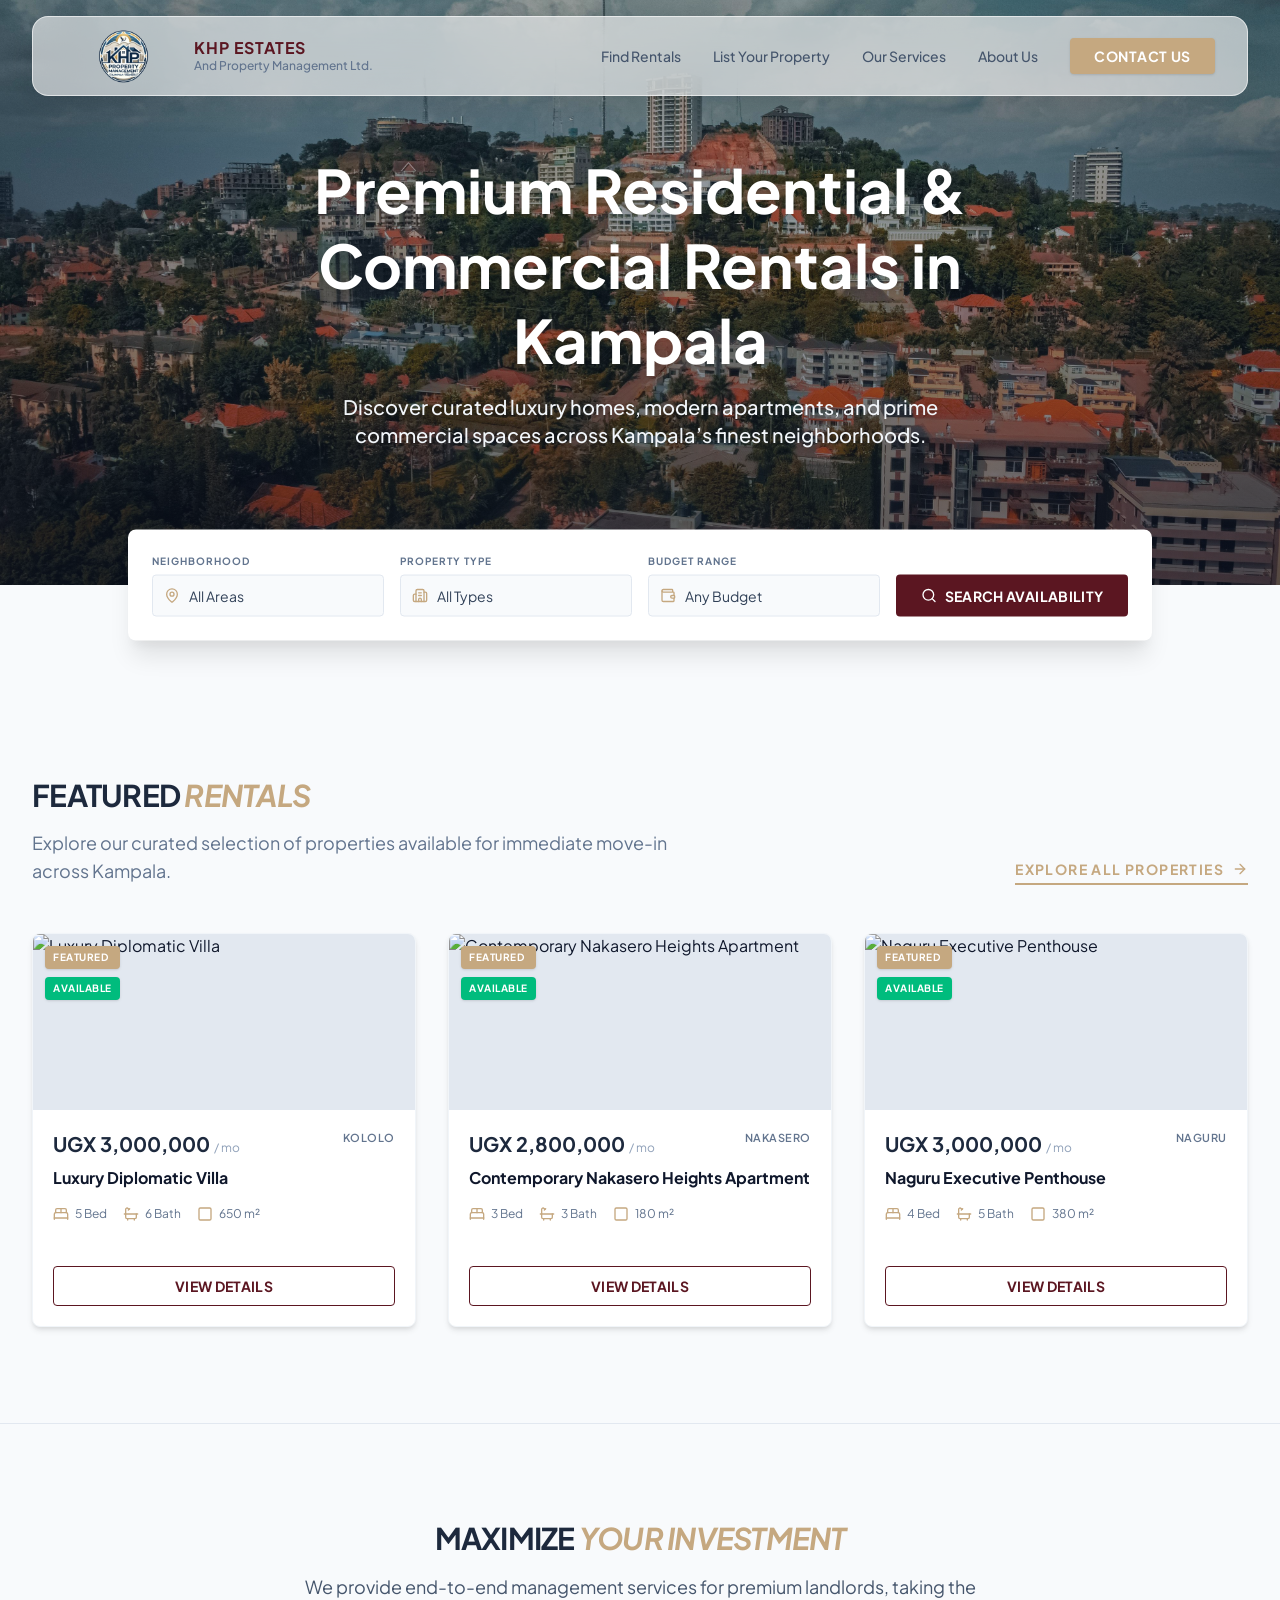
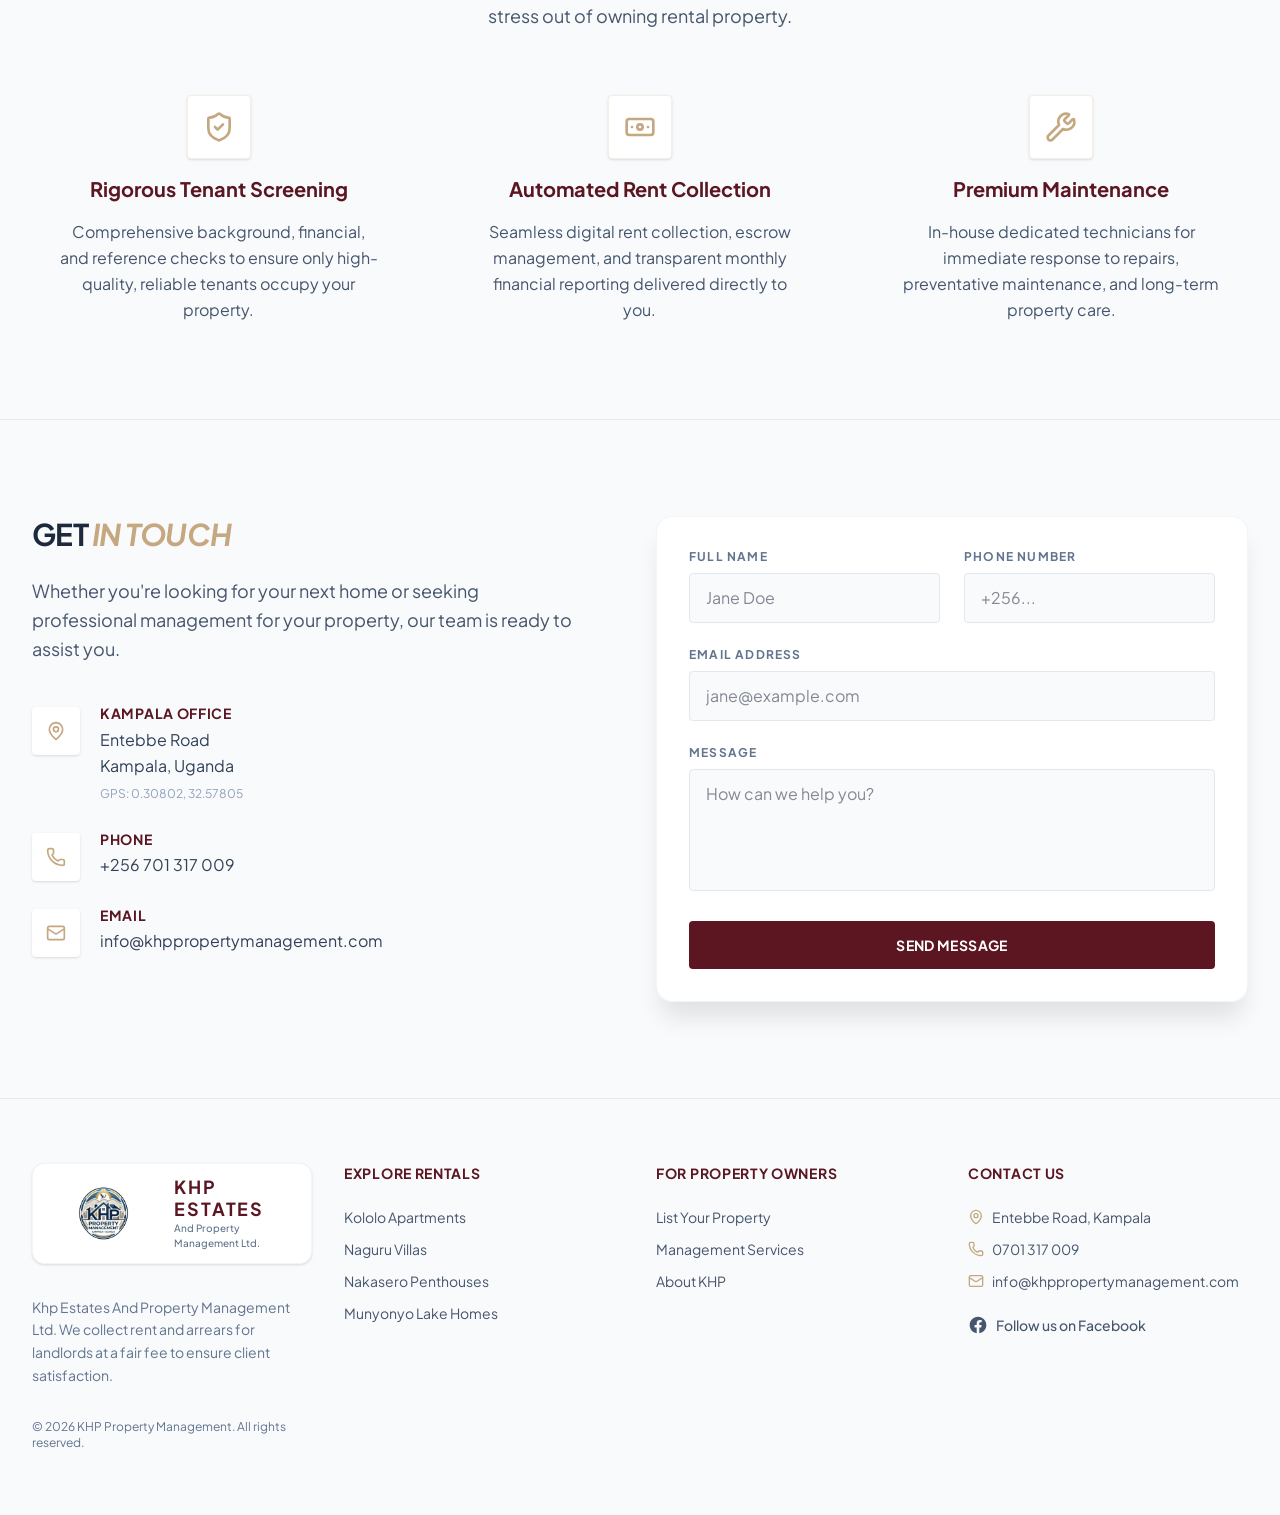
==== index.html @ 620cd90b "Initial commit" ====
<!doctype html>
<html lang="en">
  <head>
    <meta charset="UTF-8" />
    <meta name="viewport" content="width=device-width, initial-scale=1.0, maximum-scale=1.0" />
    <title>KHP Estates & Property Management | Houses for Rent in Kampala, Uganda</title>
    <meta name="description" content="KHP Estates & Property Management Ltd offers premium real estate services in Kampala, Uganda. Find houses for rent, luxury apartments, commercial properties, and expert property management in Kololo, Naguru, Nakasero, and more." />
    <meta name="keywords" content="real estate kampala, property rental uganda, houses for rent kampala, commercial property for rent kampala, office space kampala, apartments for rent uganda, property management uganda, khp estates, khp property management, real estate agents in kampala, buy rent sell property in uganda, houses to let in kampala, property listings uganda, kololo apartments, naguru villas" />
    <meta name="author" content="KHP Estates And Property Management Ltd." />
    
    <!-- Open Graph / Facebook -->
    <meta property="og:type" content="website" />
    <meta property="og:title" content="KHP Estates & Property Management | Real Estate Kampala" />
    <meta property="og:description" content="Discover premium residential and commercial rentals in Kampala. Expert property management services across Uganda's top neighborhoods." />
    <meta property="og:image" content="/hero.jpg" />
    
    <!-- Twitter -->
    <meta property="twitter:card" content="summary_large_image" />
    <meta property="twitter:title" content="Houses for Rent & Property Management in Kampala | KHP Estates" />
    <meta property="twitter:description" content="Providing exceptional property management and rental listings in Kampala, Uganda. Find your dream home today." />
    <meta name="twitter:image" content="/hero.jpg" />
    <meta name="robots" content="index, follow" />
    <link rel="canonical" href="https://khppropertymanagement.com" />
    
    <!-- Schema.org Markup for Local Business -->
    <script type="application/ld+json">
    {
      "@context": "https://schema.org",
      "@type": "RealEstateAgent",
      "name": "KHP Estates And Property Management Ltd.",
      "image": "https://khppropertymanagement.com/logo.png",
      "@id": "",
      "url": "https://khppropertymanagement.com",
      "telephone": "+256701317009",
      "address": {
        "@type": "PostalAddress",
        "streetAddress": "Entebbe Road",
        "addressLocality": "Kampala",
        "addressCountry": "UG"
      },
      "geo": {
        "@type": "GeoCoordinates",
        "latitude": 0.347596,
        "longitude": 32.582520
      },
      "openingHoursSpecification": {
        "@type": "OpeningHoursSpecification",
        "dayOfWeek": [
          "Monday",
          "Tuesday",
          "Wednesday",
          "Thursday",
          "Friday",
          "Saturday"
        ],
        "opens": "08:00",
        "closes": "18:00"
      },
      "sameAs": [
        "https://facebook.com/270721046645615"
      ]
    }
    </script>
    <script type="module" crossorigin src="/assets/index-gE46CJkp.js"></script>
    <link rel="stylesheet" crossorigin href="/assets/index-D8i7cAl2.css">
  </head>
  <body>
    <div id="root"></div>
  </body>
</html>
---- assets/index-D8i7cAl2.css ----
@import"https://fonts.googleapis.com/css2?family=Plus+Jakarta+Sans:wght@300;400;500;600;700&display=swap";/*! tailwindcss v4.3.0 | MIT License | https://tailwindcss.com */@layer properties{@supports (((-webkit-hyphens:none)) and (not (margin-trim:inline))) or ((-moz-orient:inline) and (not (color:rgb(from red r g b)))){*,:before,:after,::backdrop{--tw-translate-x:0;--tw-translate-y:0;--tw-translate-z:0;--tw-rotate-x:initial;--tw-rotate-y:initial;--tw-rotate-z:initial;--tw-skew-x:initial;--tw-skew-y:initial;--tw-scroll-snap-strictness:proximity;--tw-space-y-reverse:0;--tw-divide-y-reverse:0;--tw-border-style:solid;--tw-leading:initial;--tw-font-weight:initial;--tw-tracking:initial;--tw-shadow:0 0 #0000;--tw-shadow-color:initial;--tw-shadow-alpha:100%;--tw-inset-shadow:0 0 #0000;--tw-inset-shadow-color:initial;--tw-inset-shadow-alpha:100%;--tw-ring-color:initial;--tw-ring-shadow:0 0 #0000;--tw-inset-ring-color:initial;--tw-inset-ring-shadow:0 0 #0000;--tw-ring-inset:initial;--tw-ring-offset-width:0px;--tw-ring-offset-color:#fff;--tw-ring-offset-shadow:0 0 #0000;--tw-blur:initial;--tw-brightness:initial;--tw-contrast:initial;--tw-grayscale:initial;--tw-hue-rotate:initial;--tw-invert:initial;--tw-opacity:initial;--tw-saturate:initial;--tw-sepia:initial;--tw-drop-shadow:initial;--tw-drop-shadow-color:initial;--tw-drop-shadow-alpha:100%;--tw-drop-shadow-size:initial;--tw-backdrop-blur:initial;--tw-backdrop-brightness:initial;--tw-backdrop-contrast:initial;--tw-backdrop-grayscale:initial;--tw-backdrop-hue-rotate:initial;--tw-backdrop-invert:initial;--tw-backdrop-opacity:initial;--tw-backdrop-saturate:initial;--tw-backdrop-sepia:initial;--tw-duration:initial;--tw-ease:initial}}}@layer theme{:root,:host{--font-sans:"Plus Jakarta Sans", ui-sans-serif, system-ui, sans-serif, "Apple Color Emoji", "Segoe UI Emoji", "Segoe UI Symbol", "Noto Color Emoji";--font-mono:ui-monospace, SFMono-Regular, Menlo, Monaco, Consolas, "Liberation Mono", "Courier New", monospace;--color-red-500:oklch(63.7% .237 25.331);--color-red-600:oklch(57.7% .245 27.325);--color-red-700:oklch(50.5% .213 27.518);--color-amber-100:oklch(96.2% .059 95.617);--color-amber-600:oklch(66.6% .179 58.318);--color-green-100:oklch(96.2% .044 156.743);--color-green-800:oklch(44.8% .119 151.328);--color-emerald-100:oklch(95% .052 163.051);--color-emerald-500:oklch(69.6% .17 162.48);--color-emerald-600:oklch(59.6% .145 163.225);--color-emerald-800:oklch(43.2% .095 166.913);--color-slate-50:oklch(98.4% .003 247.858);--color-slate-100:oklch(96.8% .007 247.896);--color-slate-200:oklch(92.9% .013 255.508);--color-slate-300:oklch(86.9% .022 252.894);--color-slate-400:oklch(70.4% .04 256.788);--color-slate-500:oklch(55.4% .046 257.417);--color-slate-600:oklch(44.6% .043 257.281);--color-slate-700:oklch(37.2% .044 257.287);--color-slate-800:oklch(27.9% .041 260.031);--color-slate-900:oklch(20.8% .042 265.755);--color-black:#000;--color-white:#fff;--spacing:.25rem;--container-xs:20rem;--container-sm:24rem;--container-md:28rem;--container-2xl:42rem;--container-4xl:56rem;--container-5xl:64rem;--container-6xl:72rem;--container-7xl:80rem;--text-xs:.75rem;--text-xs--line-height:calc(1 / .75);--text-sm:.875rem;--text-sm--line-height:calc(1.25 / .875);--text-base:1rem;--text-base--line-height: 1.5 ;--text-lg:1.125rem;--text-lg--line-height:calc(1.75 / 1.125);--text-xl:1.25rem;--text-xl--line-height:calc(1.75 / 1.25);--text-2xl:1.5rem;--text-2xl--line-height:calc(2 / 1.5);--text-3xl:1.875rem;--text-3xl--line-height: 1.2 ;--text-4xl:2.25rem;--text-4xl--line-height:calc(2.5 / 2.25);--text-5xl:3rem;--text-5xl--line-height:1;--text-6xl:3.75rem;--text-6xl--line-height:1;--font-weight-normal:400;--font-weight-medium:500;--font-weight-semibold:600;--font-weight-bold:700;--font-weight-extrabold:800;--tracking-tight:-.025em;--tracking-wide:.025em;--tracking-wider:.05em;--tracking-widest:.1em;--leading-tight:1.25;--leading-relaxed:1.625;--radius-md:.375rem;--radius-lg:.5rem;--radius-xl:.75rem;--radius-2xl:1rem;--drop-shadow-md:0 3px 3px #0000001f;--ease-in-out:cubic-bezier(.4, 0, .2, 1);--blur-sm:8px;--blur-xl:24px;--aspect-video:16 / 9;--default-transition-duration:.15s;--default-transition-timing-function:cubic-bezier(.4, 0, .2, 1);--default-font-family:var(--font-sans);--default-mono-font-family:var(--font-mono);--color-primary:#5b1621;--color-primary-light:#781d2b;--color-accent:#c5a880;--color-accent-hover:#b89970}}@layer base{*,:after,:before,::backdrop{box-sizing:border-box;border:0 solid;margin:0;padding:0}::file-selector-button{box-sizing:border-box;border:0 solid;margin:0;padding:0}html,:host{-webkit-text-size-adjust:100%;-moz-tab-size:4;tab-size:4;line-height:1.5;font-family:var(--default-font-family,ui-sans-serif, system-ui, sans-serif, "Apple Color Emoji", "Segoe UI Emoji", "Segoe UI Symbol", "Noto Color Emoji");font-feature-settings:var(--default-font-feature-settings,normal);font-variation-settings:var(--default-font-variation-settings,normal);-webkit-tap-highlight-color:transparent}hr{height:0;color:inherit;border-top-width:1px}abbr:where([title]){-webkit-text-decoration:underline dotted;text-decoration:underline dotted}h1,h2,h3,h4,h5,h6{font-size:inherit;font-weight:inherit}a{color:inherit;-webkit-text-decoration:inherit;text-decoration:inherit}b,strong{font-weight:bolder}code,kbd,samp,pre{font-family:var(--default-mono-font-family,ui-monospace, SFMono-Regular, Menlo, Monaco, Consolas, "Liberation Mono", "Courier New", monospace);font-feature-settings:var(--default-mono-font-feature-settings,normal);font-variation-settings:var(--default-mono-font-variation-settings,normal);font-size:1em}small{font-size:80%}sub,sup{vertical-align:baseline;font-size:75%;line-height:0;position:relative}sub{bottom:-.25em}sup{top:-.5em}table{text-indent:0;border-color:inherit;border-collapse:collapse}:-moz-focusring{outline:auto}progress{vertical-align:baseline}summary{display:list-item}ol,ul,menu{list-style:none}img,svg,video,canvas,audio,iframe,embed,object{vertical-align:middle;display:block}img,video{max-width:100%;height:auto}button,input,select,optgroup,textarea{font:inherit;font-feature-settings:inherit;font-variation-settings:inherit;letter-spacing:inherit;color:inherit;opacity:1;background-color:#0000;border-radius:0}::file-selector-button{font:inherit;font-feature-settings:inherit;font-variation-settings:inherit;letter-spacing:inherit;color:inherit;opacity:1;background-color:#0000;border-radius:0}:where(select:is([multiple],[size])) optgroup{font-weight:bolder}:where(select:is([multiple],[size])) optgroup option{padding-inline-start:20px}::file-selector-button{margin-inline-end:4px}::placeholder{opacity:1}@supports (not ((-webkit-appearance:-apple-pay-button))) or (contain-intrinsic-size:1px){::placeholder{color:currentColor}@supports (color:color-mix(in lab,red,red)){::placeholder{color:color-mix(in oklab,currentcolor 50%,transparent)}}}textarea{resize:vertical}::-webkit-search-decoration{-webkit-appearance:none}::-webkit-date-and-time-value{min-height:1lh;text-align:inherit}::-webkit-datetime-edit{display:inline-flex}::-webkit-datetime-edit-fields-wrapper{padding:0}::-webkit-datetime-edit{padding-block:0}::-webkit-datetime-edit-year-field{padding-block:0}::-webkit-datetime-edit-month-field{padding-block:0}::-webkit-datetime-edit-day-field{padding-block:0}::-webkit-datetime-edit-hour-field{padding-block:0}::-webkit-datetime-edit-minute-field{padding-block:0}::-webkit-datetime-edit-second-field{padding-block:0}::-webkit-datetime-edit-millisecond-field{padding-block:0}::-webkit-datetime-edit-meridiem-field{padding-block:0}::-webkit-calendar-picker-indicator{line-height:1}:-moz-ui-invalid{box-shadow:none}button,input:where([type=button],[type=reset],[type=submit]){-webkit-appearance:button;-moz-appearance:button;appearance:button}::file-selector-button{-webkit-appearance:button;-moz-appearance:button;appearance:button}::-webkit-inner-spin-button{height:auto}::-webkit-outer-spin-button{height:auto}[hidden]:where(:not([hidden=until-found])){display:none!important}body{background-color:var(--color-slate-50);font-family:var(--font-sans);color:var(--color-slate-900)}}@layer components;@layer utilities{.pointer-events-none{pointer-events:none}.sr-only{clip-path:inset(50%);white-space:nowrap;border-width:0;width:1px;height:1px;margin:-1px;padding:0;position:absolute;overflow:hidden}.absolute{position:absolute}.fixed{position:fixed}.relative{position:relative}.sticky{position:sticky}.inset-0{inset:calc(var(--spacing) * 0)}.inset-x-0{inset-inline:calc(var(--spacing) * 0)}.inset-y-0{inset-block:calc(var(--spacing) * 0)}.top-0{top:calc(var(--spacing) * 0)}.top-2{top:calc(var(--spacing) * 2)}.top-3{top:calc(var(--spacing) * 3)}.top-24{top:calc(var(--spacing) * 24)}.right-2{right:calc(var(--spacing) * 2)}.bottom-0{bottom:calc(var(--spacing) * 0)}.left-3{left:calc(var(--spacing) * 3)}.z-10{z-index:10}.z-20{z-index:20}.z-40{z-index:40}.z-50{z-index:50}.-mx-4{margin-inline:calc(var(--spacing) * -4)}.mx-4{margin-inline:calc(var(--spacing) * 4)}.mx-auto{margin-inline:auto}.-my-2{margin-block:calc(var(--spacing) * -2)}.mt-1{margin-top:calc(var(--spacing) * 1)}.mt-2{margin-top:calc(var(--spacing) * 2)}.mt-4{margin-top:calc(var(--spacing) * 4)}.mt-6{margin-top:calc(var(--spacing) * 6)}.mt-8{margin-top:calc(var(--spacing) * 8)}.mt-16{margin-top:calc(var(--spacing) * 16)}.mt-auto{margin-top:auto}.mr-1{margin-right:calc(var(--spacing) * 1)}.mr-2{margin-right:calc(var(--spacing) * 2)}.mr-3{margin-right:calc(var(--spacing) * 3)}.mb-1{margin-bottom:calc(var(--spacing) * 1)}.mb-2{margin-bottom:calc(var(--spacing) * 2)}.mb-4{margin-bottom:calc(var(--spacing) * 4)}.mb-6{margin-bottom:calc(var(--spacing) * 6)}.mb-8{margin-bottom:calc(var(--spacing) * 8)}.mb-10{margin-bottom:calc(var(--spacing) * 10)}.mb-12{margin-bottom:calc(var(--spacing) * 12)}.mb-16{margin-bottom:calc(var(--spacing) * 16)}.ml-0{margin-left:calc(var(--spacing) * 0)}.ml-1{margin-left:calc(var(--spacing) * 1)}.ml-2{margin-left:calc(var(--spacing) * 2)}.ml-3{margin-left:calc(var(--spacing) * 3)}.ml-4{margin-left:calc(var(--spacing) * 4)}.ml-5{margin-left:calc(var(--spacing) * 5)}.line-clamp-1{-webkit-line-clamp:1;-webkit-box-orient:vertical;display:-webkit-box;overflow:hidden}.block{display:block}.flex{display:flex}.grid{display:grid}.hidden{display:none}.inline-block{display:inline-block}.inline-flex{display:inline-flex}.aspect-video{aspect-ratio:var(--aspect-video)}.h-3{height:calc(var(--spacing) * 3)}.h-4{height:calc(var(--spacing) * 4)}.h-5{height:calc(var(--spacing) * 5)}.h-6{height:calc(var(--spacing) * 6)}.h-8{height:calc(var(--spacing) * 8)}.h-10{height:calc(var(--spacing) * 10)}.h-12{height:calc(var(--spacing) * 12)}.h-16{height:calc(var(--spacing) * 16)}.h-20{height:calc(var(--spacing) * 20)}.h-24{height:calc(var(--spacing) * 24)}.h-44{height:calc(var(--spacing) * 44)}.h-64{height:calc(var(--spacing) * 64)}.h-\[42px\]{height:42px}.h-\[65vh\]{height:65vh}.h-\[400px\]{height:400px}.h-full{height:100%}.min-h-\[70vh\]{min-height:70vh}.min-h-\[80vh\]{min-height:80vh}.min-h-\[500px\]{min-height:500px}.min-h-screen{min-height:100vh}.w-0{width:calc(var(--spacing) * 0)}.w-2\/5{width:40%}.w-3{width:calc(var(--spacing) * 3)}.w-4{width:calc(var(--spacing) * 4)}.w-5{width:calc(var(--spacing) * 5)}.w-6{width:calc(var(--spacing) * 6)}.w-8{width:calc(var(--spacing) * 8)}.w-10{width:calc(var(--spacing) * 10)}.w-12{width:calc(var(--spacing) * 12)}.w-16{width:calc(var(--spacing) * 16)}.w-24{width:calc(var(--spacing) * 24)}.w-64{width:calc(var(--spacing) * 64)}.w-\[90\%\]{width:90%}.w-auto{width:auto}.w-full{width:100%}.w-max{width:max-content}.max-w-2xl{max-width:var(--container-2xl)}.max-w-4xl{max-width:var(--container-4xl)}.max-w-5xl{max-width:var(--container-5xl)}.max-w-6xl{max-width:var(--container-6xl)}.max-w-7xl{max-width:var(--container-7xl)}.max-w-\[1400px\]{max-width:1400px}.max-w-sm{max-width:var(--container-sm)}.max-w-xs{max-width:var(--container-xs)}.min-w-full{min-width:100%}.flex-1{flex:1}.flex-shrink-0{flex-shrink:0}.flex-grow{flex-grow:1}.border-collapse{border-collapse:collapse}.translate-x-0{--tw-translate-x:calc(var(--spacing) * 0);translate:var(--tw-translate-x) var(--tw-translate-y)}.translate-x-full{--tw-translate-x:100%;translate:var(--tw-translate-x) var(--tw-translate-y)}.translate-y-1\/2{--tw-translate-y: 50% ;translate:var(--tw-translate-x) var(--tw-translate-y)}.transform{transform:var(--tw-rotate-x,) var(--tw-rotate-y,) var(--tw-rotate-z,) var(--tw-skew-x,) var(--tw-skew-y,)}.cursor-pointer{cursor:pointer}.resize-none{resize:none}.snap-x{scroll-snap-type:x var(--tw-scroll-snap-strictness)}.snap-start{scroll-snap-align:start}.appearance-none{-webkit-appearance:none;-moz-appearance:none;appearance:none}.grid-cols-1{grid-template-columns:repeat(1,minmax(0,1fr))}.grid-cols-2{grid-template-columns:repeat(2,minmax(0,1fr))}.flex-col{flex-direction:column}.flex-wrap{flex-wrap:wrap}.items-center{align-items:center}.items-end{align-items:flex-end}.items-start{align-items:flex-start}.justify-between{justify-content:space-between}.justify-center{justify-content:center}.justify-end{justify-content:flex-end}.gap-1{gap:calc(var(--spacing) * 1)}.gap-1\.5{gap:calc(var(--spacing) * 1.5)}.gap-2{gap:calc(var(--spacing) * 2)}.gap-3{gap:calc(var(--spacing) * 3)}.gap-4{gap:calc(var(--spacing) * 4)}.gap-5{gap:calc(var(--spacing) * 5)}.gap-6{gap:calc(var(--spacing) * 6)}.gap-8{gap:calc(var(--spacing) * 8)}.gap-12{gap:calc(var(--spacing) * 12)}.gap-16{gap:calc(var(--spacing) * 16)}:where(.space-y-1>:not(:last-child)){--tw-space-y-reverse:0;margin-block-start:calc(calc(var(--spacing) * 1) * var(--tw-space-y-reverse));margin-block-end:calc(calc(var(--spacing) * 1) * calc(1 - var(--tw-space-y-reverse)))}:where(.space-y-3>:not(:last-child)){--tw-space-y-reverse:0;margin-block-start:calc(calc(var(--spacing) * 3) * var(--tw-space-y-reverse));margin-block-end:calc(calc(var(--spacing) * 3) * calc(1 - var(--tw-space-y-reverse)))}:where(.space-y-4>:not(:last-child)){--tw-space-y-reverse:0;margin-block-start:calc(calc(var(--spacing) * 4) * var(--tw-space-y-reverse));margin-block-end:calc(calc(var(--spacing) * 4) * calc(1 - var(--tw-space-y-reverse)))}:where(.space-y-6>:not(:last-child)){--tw-space-y-reverse:0;margin-block-start:calc(calc(var(--spacing) * 6) * var(--tw-space-y-reverse));margin-block-end:calc(calc(var(--spacing) * 6) * calc(1 - var(--tw-space-y-reverse)))}:where(.space-y-8>:not(:last-child)){--tw-space-y-reverse:0;margin-block-start:calc(calc(var(--spacing) * 8) * var(--tw-space-y-reverse));margin-block-end:calc(calc(var(--spacing) * 8) * calc(1 - var(--tw-space-y-reverse)))}:where(.space-y-12>:not(:last-child)){--tw-space-y-reverse:0;margin-block-start:calc(calc(var(--spacing) * 12) * var(--tw-space-y-reverse));margin-block-end:calc(calc(var(--spacing) * 12) * calc(1 - var(--tw-space-y-reverse)))}.gap-x-4{column-gap:calc(var(--spacing) * 4)}.gap-y-6{row-gap:calc(var(--spacing) * 6)}:where(.divide-y>:not(:last-child)){--tw-divide-y-reverse:0;border-bottom-style:var(--tw-border-style);border-top-style:var(--tw-border-style);border-top-width:calc(1px * var(--tw-divide-y-reverse));border-bottom-width:calc(1px * calc(1 - var(--tw-divide-y-reverse)))}:where(.divide-slate-100>:not(:last-child)){border-color:var(--color-slate-100)}:where(.divide-slate-200>:not(:last-child)){border-color:var(--color-slate-200)}:where(.divide-slate-300>:not(:last-child)){border-color:var(--color-slate-300)}.truncate{text-overflow:ellipsis;white-space:nowrap;overflow:hidden}.overflow-hidden{overflow:hidden}.overflow-x-auto{overflow-x:auto}.overflow-x-hidden{overflow-x:hidden}.overflow-y-auto{overflow-y:auto}.rounded{border-radius:.25rem}.rounded-2xl{border-radius:var(--radius-2xl)}.rounded-full{border-radius:3.40282e38px}.rounded-lg{border-radius:var(--radius-lg)}.rounded-md{border-radius:var(--radius-md)}.rounded-xl{border-radius:var(--radius-xl)}.border{border-style:var(--tw-border-style);border-width:1px}.border-2{border-style:var(--tw-border-style);border-width:2px}.border-y{border-block-style:var(--tw-border-style);border-block-width:1px}.border-t{border-top-style:var(--tw-border-style);border-top-width:1px}.border-b{border-bottom-style:var(--tw-border-style);border-bottom-width:1px}.border-b-2{border-bottom-style:var(--tw-border-style);border-bottom-width:2px}.border-dashed{--tw-border-style:dashed;border-style:dashed}.border-\[var\(--color-accent\)\]{border-color:var(--color-accent)}.border-\[var\(--color-accent\)\]\/20{border-color:#c5a88033}@supports (color:color-mix(in lab,red,red)){.border-\[var\(--color-accent\)\]\/20{border-color:color-mix(in oklab,var(--color-accent) 20%,transparent)}}.border-\[var\(--color-primary\)\]{border-color:var(--color-primary)}.border-slate-100{border-color:var(--color-slate-100)}.border-slate-200{border-color:var(--color-slate-200)}.border-slate-300{border-color:var(--color-slate-300)}.border-slate-800{border-color:var(--color-slate-800)}.border-transparent{border-color:#0000}.border-white\/10{border-color:#ffffff1a}@supports (color:color-mix(in lab,red,red)){.border-white\/10{border-color:color-mix(in oklab,var(--color-white) 10%,transparent)}}.border-white\/60{border-color:#fff9}@supports (color:color-mix(in lab,red,red)){.border-white\/60{border-color:color-mix(in oklab,var(--color-white) 60%,transparent)}}.bg-\[\#25D366\]{background-color:#25d366}.bg-\[var\(--color-accent\)\]{background-color:var(--color-accent)}.bg-\[var\(--color-primary\)\]{background-color:var(--color-primary)}.bg-\[var\(--color-primary-light\)\]{background-color:var(--color-primary-light)}.bg-amber-100{background-color:var(--color-amber-100)}.bg-emerald-100{background-color:var(--color-emerald-100)}.bg-emerald-500{background-color:var(--color-emerald-500)}.bg-green-100{background-color:var(--color-green-100)}.bg-red-600\/90{background-color:#e40014e6}@supports (color:color-mix(in lab,red,red)){.bg-red-600\/90{background-color:color-mix(in oklab,var(--color-red-600) 90%,transparent)}}.bg-slate-50{background-color:var(--color-slate-50)}.bg-slate-100{background-color:var(--color-slate-100)}.bg-slate-200{background-color:var(--color-slate-200)}.bg-slate-600{background-color:var(--color-slate-600)}.bg-slate-900{background-color:var(--color-slate-900)}.bg-transparent{background-color:#0000}.bg-white{background-color:var(--color-white)}.bg-white\/5{background-color:#ffffff0d}@supports (color:color-mix(in lab,red,red)){.bg-white\/5{background-color:color-mix(in oklab,var(--color-white) 5%,transparent)}}.bg-white\/60{background-color:#fff9}@supports (color:color-mix(in lab,red,red)){.bg-white\/60{background-color:color-mix(in oklab,var(--color-white) 60%,transparent)}}.bg-white\/90{background-color:#ffffffe6}@supports (color:color-mix(in lab,red,red)){.bg-white\/90{background-color:color-mix(in oklab,var(--color-white) 90%,transparent)}}.object-contain{object-fit:contain}.object-cover{object-fit:cover}.p-1\.5{padding:calc(var(--spacing) * 1.5)}.p-2{padding:calc(var(--spacing) * 2)}.p-3{padding:calc(var(--spacing) * 3)}.p-4{padding:calc(var(--spacing) * 4)}.p-5{padding:calc(var(--spacing) * 5)}.p-6{padding:calc(var(--spacing) * 6)}.p-8{padding:calc(var(--spacing) * 8)}.px-2{padding-inline:calc(var(--spacing) * 2)}.px-2\.5{padding-inline:calc(var(--spacing) * 2.5)}.px-3{padding-inline:calc(var(--spacing) * 3)}.px-4{padding-inline:calc(var(--spacing) * 4)}.px-6{padding-inline:calc(var(--spacing) * 6)}.py-1{padding-block:calc(var(--spacing) * 1)}.py-2{padding-block:calc(var(--spacing) * 2)}.py-2\.5{padding-block:calc(var(--spacing) * 2.5)}.py-3{padding-block:calc(var(--spacing) * 3)}.py-3\.5{padding-block:calc(var(--spacing) * 3.5)}.py-4{padding-block:calc(var(--spacing) * 4)}.py-5{padding-block:calc(var(--spacing) * 5)}.py-6{padding-block:calc(var(--spacing) * 6)}.py-8{padding-block:calc(var(--spacing) * 8)}.py-12{padding-block:calc(var(--spacing) * 12)}.py-16{padding-block:calc(var(--spacing) * 16)}.py-24{padding-block:calc(var(--spacing) * 24)}.py-32{padding-block:calc(var(--spacing) * 32)}.pt-4{padding-top:calc(var(--spacing) * 4)}.pt-5{padding-top:calc(var(--spacing) * 5)}.pt-16{padding-top:calc(var(--spacing) * 16)}.pt-24{padding-top:calc(var(--spacing) * 24)}.pt-32{padding-top:calc(var(--spacing) * 32)}.pr-3{padding-right:calc(var(--spacing) * 3)}.pr-4{padding-right:calc(var(--spacing) * 4)}.pb-1{padding-bottom:calc(var(--spacing) * 1)}.pb-2{padding-bottom:calc(var(--spacing) * 2)}.pb-4{padding-bottom:calc(var(--spacing) * 4)}.pb-6{padding-bottom:calc(var(--spacing) * 6)}.pb-12{padding-bottom:calc(var(--spacing) * 12)}.pb-16{padding-bottom:calc(var(--spacing) * 16)}.pb-24{padding-bottom:calc(var(--spacing) * 24)}.pl-1{padding-left:calc(var(--spacing) * 1)}.pl-3{padding-left:calc(var(--spacing) * 3)}.pl-4{padding-left:calc(var(--spacing) * 4)}.pl-9{padding-left:calc(var(--spacing) * 9)}.text-center{text-align:center}.text-left{text-align:left}.text-right{text-align:right}.align-middle{vertical-align:middle}.align-top{vertical-align:top}.font-mono{font-family:var(--font-mono)}.text-2xl{font-size:var(--text-2xl);line-height:var(--tw-leading,var(--text-2xl--line-height))}.text-3xl{font-size:var(--text-3xl);line-height:var(--tw-leading,var(--text-3xl--line-height))}.text-4xl{font-size:var(--text-4xl);line-height:var(--tw-leading,var(--text-4xl--line-height))}.text-lg{font-size:var(--text-lg);line-height:var(--tw-leading,var(--text-lg--line-height))}.text-sm{font-size:var(--text-sm);line-height:var(--tw-leading,var(--text-sm--line-height))}.text-xl{font-size:var(--text-xl);line-height:var(--tw-leading,var(--text-xl--line-height))}.text-xs{font-size:var(--text-xs);line-height:var(--tw-leading,var(--text-xs--line-height))}.text-\[9px\]{font-size:9px}.text-\[10px\]{font-size:10px}.text-\[11px\]{font-size:11px}.leading-5{--tw-leading:calc(var(--spacing) * 5);line-height:calc(var(--spacing) * 5)}.leading-6{--tw-leading:calc(var(--spacing) * 6);line-height:calc(var(--spacing) * 6)}.leading-relaxed{--tw-leading:var(--leading-relaxed);line-height:var(--leading-relaxed)}.leading-tight{--tw-leading:var(--leading-tight);line-height:var(--leading-tight)}.font-bold{--tw-font-weight:var(--font-weight-bold);font-weight:var(--font-weight-bold)}.font-extrabold{--tw-font-weight:var(--font-weight-extrabold);font-weight:var(--font-weight-extrabold)}.font-medium{--tw-font-weight:var(--font-weight-medium);font-weight:var(--font-weight-medium)}.font-normal{--tw-font-weight:var(--font-weight-normal);font-weight:var(--font-weight-normal)}.font-semibold{--tw-font-weight:var(--font-weight-semibold);font-weight:var(--font-weight-semibold)}.tracking-tight{--tw-tracking:var(--tracking-tight);letter-spacing:var(--tracking-tight)}.tracking-wide{--tw-tracking:var(--tracking-wide);letter-spacing:var(--tracking-wide)}.tracking-wider{--tw-tracking:var(--tracking-wider);letter-spacing:var(--tracking-wider)}.tracking-widest{--tw-tracking:var(--tracking-widest);letter-spacing:var(--tracking-widest)}.whitespace-nowrap{white-space:nowrap}.whitespace-pre-wrap{white-space:pre-wrap}.text-\[var\(--color-accent\)\]{color:var(--color-accent)}.text-\[var\(--color-primary\)\]{color:var(--color-primary)}.text-amber-600{color:var(--color-amber-600)}.text-emerald-600{color:var(--color-emerald-600)}.text-emerald-800{color:var(--color-emerald-800)}.text-green-800{color:var(--color-green-800)}.text-slate-100{color:var(--color-slate-100)}.text-slate-300{color:var(--color-slate-300)}.text-slate-400{color:var(--color-slate-400)}.text-slate-500{color:var(--color-slate-500)}.text-slate-600{color:var(--color-slate-600)}.text-slate-700{color:var(--color-slate-700)}.text-slate-800{color:var(--color-slate-800)}.text-slate-900{color:var(--color-slate-900)}.text-white{color:var(--color-white)}.uppercase{text-transform:uppercase}.italic{font-style:italic}.placeholder-slate-400::placeholder{color:var(--color-slate-400)}.opacity-0{opacity:0}.opacity-60{opacity:.6}.opacity-100{opacity:1}.shadow{--tw-shadow:0 1px 3px 0 var(--tw-shadow-color,#0000001a), 0 1px 2px -1px var(--tw-shadow-color,#0000001a);box-shadow:var(--tw-inset-shadow),var(--tw-inset-ring-shadow),var(--tw-ring-offset-shadow),var(--tw-ring-shadow),var(--tw-shadow)}.shadow-\[0_4px_6px_-1px_rgba\(0\,0\,0\,0\.1\)\,0_2px_4px_-1px_rgba\(0\,0\,0\,0\.06\)\]{--tw-shadow:0 4px 6px -1px var(--tw-shadow-color,#0000001a), 0 2px 4px -1px var(--tw-shadow-color,#0000000f);box-shadow:var(--tw-inset-shadow),var(--tw-inset-ring-shadow),var(--tw-ring-offset-shadow),var(--tw-ring-shadow),var(--tw-shadow)}.shadow-\[0_4px_6px_-1px_rgba\(0\,0\,0\,0\.1\)\]{--tw-shadow:0 4px 6px -1px var(--tw-shadow-color,#0000001a);box-shadow:var(--tw-inset-shadow),var(--tw-inset-ring-shadow),var(--tw-ring-offset-shadow),var(--tw-ring-shadow),var(--tw-shadow)}.shadow-\[0_8px_32px_rgba\(0\,0\,0\,0\.1\)\]{--tw-shadow:0 8px 32px var(--tw-shadow-color,#0000001a);box-shadow:var(--tw-inset-shadow),var(--tw-inset-ring-shadow),var(--tw-ring-offset-shadow),var(--tw-ring-shadow),var(--tw-shadow)}.shadow-\[0_20px_25px_-5px_rgba\(0\,0\,0\,0\.1\)\,0_10px_10px_-5px_rgba\(0\,0\,0\,0\.04\)\]{--tw-shadow:0 20px 25px -5px var(--tw-shadow-color,#0000001a), 0 10px 10px -5px var(--tw-shadow-color,#0000000a);box-shadow:var(--tw-inset-shadow),var(--tw-inset-ring-shadow),var(--tw-ring-offset-shadow),var(--tw-ring-shadow),var(--tw-shadow)}.shadow-\[0_20px_25px_-5px_rgba\(0\,0\,0\,0\.1\)\]{--tw-shadow:0 20px 25px -5px var(--tw-shadow-color,#0000001a);box-shadow:var(--tw-inset-shadow),var(--tw-inset-ring-shadow),var(--tw-ring-offset-shadow),var(--tw-ring-shadow),var(--tw-shadow)}.shadow-lg{--tw-shadow:0 10px 15px -3px var(--tw-shadow-color,#0000001a), 0 4px 6px -4px var(--tw-shadow-color,#0000001a);box-shadow:var(--tw-inset-shadow),var(--tw-inset-ring-shadow),var(--tw-ring-offset-shadow),var(--tw-ring-shadow),var(--tw-shadow)}.shadow-sm{--tw-shadow:0 1px 3px 0 var(--tw-shadow-color,#0000001a), 0 1px 2px -1px var(--tw-shadow-color,#0000001a);box-shadow:var(--tw-inset-shadow),var(--tw-inset-ring-shadow),var(--tw-ring-offset-shadow),var(--tw-ring-shadow),var(--tw-shadow)}.ring-1{--tw-ring-shadow:var(--tw-ring-inset,) 0 0 0 calc(1px + var(--tw-ring-offset-width)) var(--tw-ring-color,currentcolor);box-shadow:var(--tw-inset-shadow),var(--tw-inset-ring-shadow),var(--tw-ring-offset-shadow),var(--tw-ring-shadow),var(--tw-shadow)}.ring-2{--tw-ring-shadow:var(--tw-ring-inset,) 0 0 0 calc(2px + var(--tw-ring-offset-width)) var(--tw-ring-color,currentcolor);box-shadow:var(--tw-inset-shadow),var(--tw-inset-ring-shadow),var(--tw-ring-offset-shadow),var(--tw-ring-shadow),var(--tw-shadow)}.ring-\[var\(--color-primary\)\]{--tw-ring-color:var(--color-primary)}.ring-black{--tw-ring-color:var(--color-black)}.ring-offset-2{--tw-ring-offset-width:2px;--tw-ring-offset-shadow:var(--tw-ring-inset,) 0 0 0 var(--tw-ring-offset-width) var(--tw-ring-offset-color)}.drop-shadow-md{--tw-drop-shadow-size:drop-shadow(0 3px 3px var(--tw-drop-shadow-color,#0000001f));--tw-drop-shadow:drop-shadow(var(--drop-shadow-md));filter:var(--tw-blur,) var(--tw-brightness,) var(--tw-contrast,) var(--tw-grayscale,) var(--tw-hue-rotate,) var(--tw-invert,) var(--tw-saturate,) var(--tw-sepia,) var(--tw-drop-shadow,)}.backdrop-blur-sm{--tw-backdrop-blur:blur(var(--blur-sm));-webkit-backdrop-filter:var(--tw-backdrop-blur,) var(--tw-backdrop-brightness,) var(--tw-backdrop-contrast,) var(--tw-backdrop-grayscale,) var(--tw-backdrop-hue-rotate,) var(--tw-backdrop-invert,) var(--tw-backdrop-opacity,) var(--tw-backdrop-saturate,) var(--tw-backdrop-sepia,);backdrop-filter:var(--tw-backdrop-blur,) var(--tw-backdrop-brightness,) var(--tw-backdrop-contrast,) var(--tw-backdrop-grayscale,) var(--tw-backdrop-hue-rotate,) var(--tw-backdrop-invert,) var(--tw-backdrop-opacity,) var(--tw-backdrop-saturate,) var(--tw-backdrop-sepia,)}.backdrop-blur-xl{--tw-backdrop-blur:blur(var(--blur-xl));-webkit-backdrop-filter:var(--tw-backdrop-blur,) var(--tw-backdrop-brightness,) var(--tw-backdrop-contrast,) var(--tw-backdrop-grayscale,) var(--tw-backdrop-hue-rotate,) var(--tw-backdrop-invert,) var(--tw-backdrop-opacity,) var(--tw-backdrop-saturate,) var(--tw-backdrop-sepia,);backdrop-filter:var(--tw-backdrop-blur,) var(--tw-backdrop-brightness,) var(--tw-backdrop-contrast,) var(--tw-backdrop-grayscale,) var(--tw-backdrop-hue-rotate,) var(--tw-backdrop-invert,) var(--tw-backdrop-opacity,) var(--tw-backdrop-saturate,) var(--tw-backdrop-sepia,)}.transition-all{transition-property:all;transition-timing-function:var(--tw-ease,var(--default-transition-timing-function));transition-duration:var(--tw-duration,var(--default-transition-duration))}.transition-colors{transition-property:color,background-color,border-color,outline-color,text-decoration-color,fill,stroke,--tw-gradient-from,--tw-gradient-via,--tw-gradient-to;transition-timing-function:var(--tw-ease,var(--default-transition-timing-function));transition-duration:var(--tw-duration,var(--default-transition-duration))}.transition-opacity{transition-property:opacity;transition-timing-function:var(--tw-ease,var(--default-transition-timing-function));transition-duration:var(--tw-duration,var(--default-transition-duration))}.transition-transform{transition-property:transform,translate,scale,rotate;transition-timing-function:var(--tw-ease,var(--default-transition-timing-function));transition-duration:var(--tw-duration,var(--default-transition-duration))}.duration-200{--tw-duration:.2s;transition-duration:.2s}.duration-300{--tw-duration:.3s;transition-duration:.3s}.ease-in-out{--tw-ease:var(--ease-in-out);transition-timing-function:var(--ease-in-out)}.outline-none{--tw-outline-style:none;outline-style:none}@media(hover:hover){.group-hover\:-translate-y-2:is(:where(.group):hover *){--tw-translate-y:calc(var(--spacing) * -2);translate:var(--tw-translate-x) var(--tw-translate-y)}.group-hover\:bg-\[var\(--color-primary\)\]:is(:where(.group):hover *){background-color:var(--color-primary)}.group-hover\:text-\[var\(--color-accent\)\]:is(:where(.group):hover *){color:var(--color-accent)}.group-hover\:opacity-100:is(:where(.group):hover *){opacity:1}}.focus-within\:ring-2:focus-within{--tw-ring-shadow:var(--tw-ring-inset,) 0 0 0 calc(2px + var(--tw-ring-offset-width)) var(--tw-ring-color,currentcolor);box-shadow:var(--tw-inset-shadow),var(--tw-inset-ring-shadow),var(--tw-ring-offset-shadow),var(--tw-ring-shadow),var(--tw-shadow)}.focus-within\:ring-\[var\(--color-accent\)\]:focus-within{--tw-ring-color:var(--color-accent)}.focus-within\:ring-offset-2:focus-within{--tw-ring-offset-width:2px;--tw-ring-offset-shadow:var(--tw-ring-inset,) 0 0 0 var(--tw-ring-offset-width) var(--tw-ring-offset-color)}.focus-within\:outline-none:focus-within{--tw-outline-style:none;outline-style:none}@media(hover:hover){.hover\:-translate-y-1:hover{--tw-translate-y:calc(var(--spacing) * -1);translate:var(--tw-translate-x) var(--tw-translate-y)}.hover\:border-\[var\(--color-accent-hover\)\]:hover{border-color:var(--color-accent-hover)}.hover\:border-slate-200:hover{border-color:var(--color-slate-200)}.hover\:bg-\[\#20bd5a\]:hover{background-color:#20bd5a}.hover\:bg-\[var\(--color-accent-hover\)\]:hover{background-color:var(--color-accent-hover)}.hover\:bg-\[var\(--color-primary\)\]:hover{background-color:var(--color-primary)}.hover\:bg-\[var\(--color-primary-light\)\]:hover{background-color:var(--color-primary-light)}.hover\:bg-red-700:hover{background-color:var(--color-red-700)}.hover\:bg-slate-50:hover{background-color:var(--color-slate-50)}.hover\:bg-slate-100:hover{background-color:var(--color-slate-100)}.hover\:bg-slate-800:hover{background-color:var(--color-slate-800)}.hover\:bg-white\/10:hover{background-color:#ffffff1a}@supports (color:color-mix(in lab,red,red)){.hover\:bg-white\/10:hover{background-color:color-mix(in oklab,var(--color-white) 10%,transparent)}}.hover\:text-\[var\(--color-accent\)\]:hover{color:var(--color-accent)}.hover\:text-\[var\(--color-accent-hover\)\]:hover{color:var(--color-accent-hover)}.hover\:text-\[var\(--color-primary\)\]:hover{color:var(--color-primary)}.hover\:text-red-500:hover{color:var(--color-red-500)}.hover\:text-red-600:hover{color:var(--color-red-600)}.hover\:text-white:hover{color:var(--color-white)}.hover\:opacity-80:hover{opacity:.8}.hover\:opacity-100:hover{opacity:1}}.focus\:border-\[var\(--color-accent\)\]:focus{border-color:var(--color-accent)}.focus\:ring-2:focus{--tw-ring-shadow:var(--tw-ring-inset,) 0 0 0 calc(2px + var(--tw-ring-offset-width)) var(--tw-ring-color,currentcolor);box-shadow:var(--tw-inset-shadow),var(--tw-inset-ring-shadow),var(--tw-ring-offset-shadow),var(--tw-ring-shadow),var(--tw-shadow)}.focus\:ring-\[var\(--color-accent\)\]:focus{--tw-ring-color:var(--color-accent)}.focus\:ring-\[var\(--color-primary\)\]:focus{--tw-ring-color:var(--color-primary)}.focus\:ring-offset-2:focus{--tw-ring-offset-width:2px;--tw-ring-offset-shadow:var(--tw-ring-inset,) 0 0 0 var(--tw-ring-offset-width) var(--tw-ring-offset-color)}.focus\:outline-none:focus{--tw-outline-style:none;outline-style:none}.disabled\:cursor-not-allowed:disabled{cursor:not-allowed}.disabled\:opacity-50:disabled{opacity:.5}@media(min-width:40rem){.sm\:col-span-2{grid-column:span 2/span 2}.sm\:col-span-3{grid-column:span 3/span 3}.sm\:col-span-6{grid-column:span 6/span 6}.sm\:-mx-6{margin-inline:calc(var(--spacing) * -6)}.sm\:mx-auto{margin-inline:auto}.sm\:mt-0{margin-top:calc(var(--spacing) * 0)}.sm\:block{display:block}.sm\:flex{display:flex}.sm\:h-32{height:calc(var(--spacing) * 32)}.sm\:w-full{width:100%}.sm\:max-w-md{max-width:var(--container-md)}.sm\:grid-cols-2{grid-template-columns:repeat(2,minmax(0,1fr))}.sm\:grid-cols-6{grid-template-columns:repeat(6,minmax(0,1fr))}.sm\:items-center{align-items:center}.sm\:justify-between{justify-content:space-between}.sm\:rounded-lg{border-radius:var(--radius-lg)}.sm\:p-6{padding:calc(var(--spacing) * 6)}.sm\:px-6{padding-inline:calc(var(--spacing) * 6)}.sm\:px-10{padding-inline:calc(var(--spacing) * 10)}.sm\:pr-6{padding-right:calc(var(--spacing) * 6)}.sm\:pl-6{padding-left:calc(var(--spacing) * 6)}.sm\:text-5xl{font-size:var(--text-5xl);line-height:var(--tw-leading,var(--text-5xl--line-height))}.sm\:text-sm{font-size:var(--text-sm);line-height:var(--tw-leading,var(--text-sm--line-height))}.sm\:text-xl{font-size:var(--text-xl);line-height:var(--tw-leading,var(--text-xl--line-height))}.sm\:text-\[10px\]{font-size:10px}}@media(min-width:48rem){.md\:mt-0{margin-top:calc(var(--spacing) * 0)}.md\:ml-64{margin-left:calc(var(--spacing) * 64)}.md\:flex{display:flex}.md\:inline{display:inline}.md\:h-12{height:calc(var(--spacing) * 12)}.md\:h-32{height:calc(var(--spacing) * 32)}.md\:h-\[42px\]{height:42px}.md\:h-\[500px\]{height:500px}.md\:w-32{width:calc(var(--spacing) * 32)}.md\:grid-cols-2{grid-template-columns:repeat(2,minmax(0,1fr))}.md\:grid-cols-3{grid-template-columns:repeat(3,minmax(0,1fr))}.md\:grid-cols-4{grid-template-columns:repeat(4,minmax(0,1fr))}.md\:flex-row{flex-direction:row}.md\:items-end{align-items:flex-end}.md\:gap-3{gap:calc(var(--spacing) * 3)}.md\:rounded-lg{border-radius:var(--radius-lg)}.md\:p-6{padding:calc(var(--spacing) * 6)}.md\:p-8{padding:calc(var(--spacing) * 8)}.md\:px-6{padding-inline:calc(var(--spacing) * 6)}.md\:px-8{padding-inline:calc(var(--spacing) * 8)}.md\:py-24{padding-block:calc(var(--spacing) * 24)}.md\:text-right{text-align:right}.md\:text-5xl{font-size:var(--text-5xl);line-height:var(--tw-leading,var(--text-5xl--line-height))}.md\:text-6xl{font-size:var(--text-6xl);line-height:var(--tw-leading,var(--text-6xl--line-height))}.md\:text-sm{font-size:var(--text-sm);line-height:var(--tw-leading,var(--text-sm--line-height))}}@media(min-width:64rem){.lg\:col-span-1{grid-column:span 1/span 1}.lg\:col-span-2{grid-column:span 2/span 2}.lg\:-mx-8{margin-inline:calc(var(--spacing) * -8)}.lg\:flex{display:flex}.lg\:hidden{display:none}.lg\:h-16{height:calc(var(--spacing) * 16)}.lg\:h-24{height:calc(var(--spacing) * 24)}.lg\:grid-cols-2{grid-template-columns:repeat(2,minmax(0,1fr))}.lg\:grid-cols-3{grid-template-columns:repeat(3,minmax(0,1fr))}.lg\:grid-cols-4{grid-template-columns:repeat(4,minmax(0,1fr))}.lg\:gap-8{gap:calc(var(--spacing) * 8)}.lg\:px-8{padding-inline:calc(var(--spacing) * 8)}.lg\:pr-12{padding-right:calc(var(--spacing) * 12)}.lg\:text-base{font-size:var(--text-base);line-height:var(--tw-leading,var(--text-base--line-height))}.lg\:text-xs{font-size:var(--text-xs);line-height:var(--tw-leading,var(--text-xs--line-height))}}}@property --tw-translate-x{syntax:"*";inherits:false;initial-value:0}@property --tw-translate-y{syntax:"*";inherits:false;initial-value:0}@property --tw-translate-z{syntax:"*";inherits:false;initial-value:0}@property --tw-rotate-x{syntax:"*";inherits:false}@property --tw-rotate-y{syntax:"*";inherits:false}@property --tw-rotate-z{syntax:"*";inherits:false}@property --tw-skew-x{syntax:"*";inherits:false}@property --tw-skew-y{syntax:"*";inherits:false}@property --tw-scroll-snap-strictness{syntax:"*";inherits:false;initial-value:proximity}@property --tw-space-y-reverse{syntax:"*";inherits:false;initial-value:0}@property --tw-divide-y-reverse{syntax:"*";inherits:false;initial-value:0}@property --tw-border-style{syntax:"*";inherits:false;initial-value:solid}@property --tw-leading{syntax:"*";inherits:false}@property --tw-font-weight{syntax:"*";inherits:false}@property --tw-tracking{syntax:"*";inherits:false}@property --tw-shadow{syntax:"*";inherits:false;initial-value:0 0 #0000}@property --tw-shadow-color{syntax:"*";inherits:false}@property --tw-shadow-alpha{syntax:"<percentage>";inherits:false;initial-value:100%}@property --tw-inset-shadow{syntax:"*";inherits:false;initial-value:0 0 #0000}@property --tw-inset-shadow-color{syntax:"*";inherits:false}@property --tw-inset-shadow-alpha{syntax:"<percentage>";inherits:false;initial-value:100%}@property --tw-ring-color{syntax:"*";inherits:false}@property --tw-ring-shadow{syntax:"*";inherits:false;initial-value:0 0 #0000}@property --tw-inset-ring-color{syntax:"*";inherits:false}@property --tw-inset-ring-shadow{syntax:"*";inherits:false;initial-value:0 0 #0000}@property --tw-ring-inset{syntax:"*";inherits:false}@property --tw-ring-offset-width{syntax:"<length>";inherits:false;initial-value:0}@property --tw-ring-offset-color{syntax:"*";inherits:false;initial-value:#fff}@property --tw-ring-offset-shadow{syntax:"*";inherits:false;initial-value:0 0 #0000}@property --tw-blur{syntax:"*";inherits:false}@property --tw-brightness{syntax:"*";inherits:false}@property --tw-contrast{syntax:"*";inherits:false}@property --tw-grayscale{syntax:"*";inherits:false}@property --tw-hue-rotate{syntax:"*";inherits:false}@property --tw-invert{syntax:"*";inherits:false}@property --tw-opacity{syntax:"*";inherits:false}@property --tw-saturate{syntax:"*";inherits:false}@property --tw-sepia{syntax:"*";inherits:false}@property --tw-drop-shadow{syntax:"*";inherits:false}@property --tw-drop-shadow-color{syntax:"*";inherits:false}@property --tw-drop-shadow-alpha{syntax:"<percentage>";inherits:false;initial-value:100%}@property --tw-drop-shadow-size{syntax:"*";inherits:false}@property --tw-backdrop-blur{syntax:"*";inherits:false}@property --tw-backdrop-brightness{syntax:"*";inherits:false}@property --tw-backdrop-contrast{syntax:"*";inherits:false}@property --tw-backdrop-grayscale{syntax:"*";inherits:false}@property --tw-backdrop-hue-rotate{syntax:"*";inherits:false}@property --tw-backdrop-invert{syntax:"*";inherits:false}@property --tw-backdrop-opacity{syntax:"*";inherits:false}@property --tw-backdrop-saturate{syntax:"*";inherits:false}@property --tw-backdrop-sepia{syntax:"*";inherits:false}@property --tw-duration{syntax:"*";inherits:false}@property --tw-ease{syntax:"*";inherits:false}
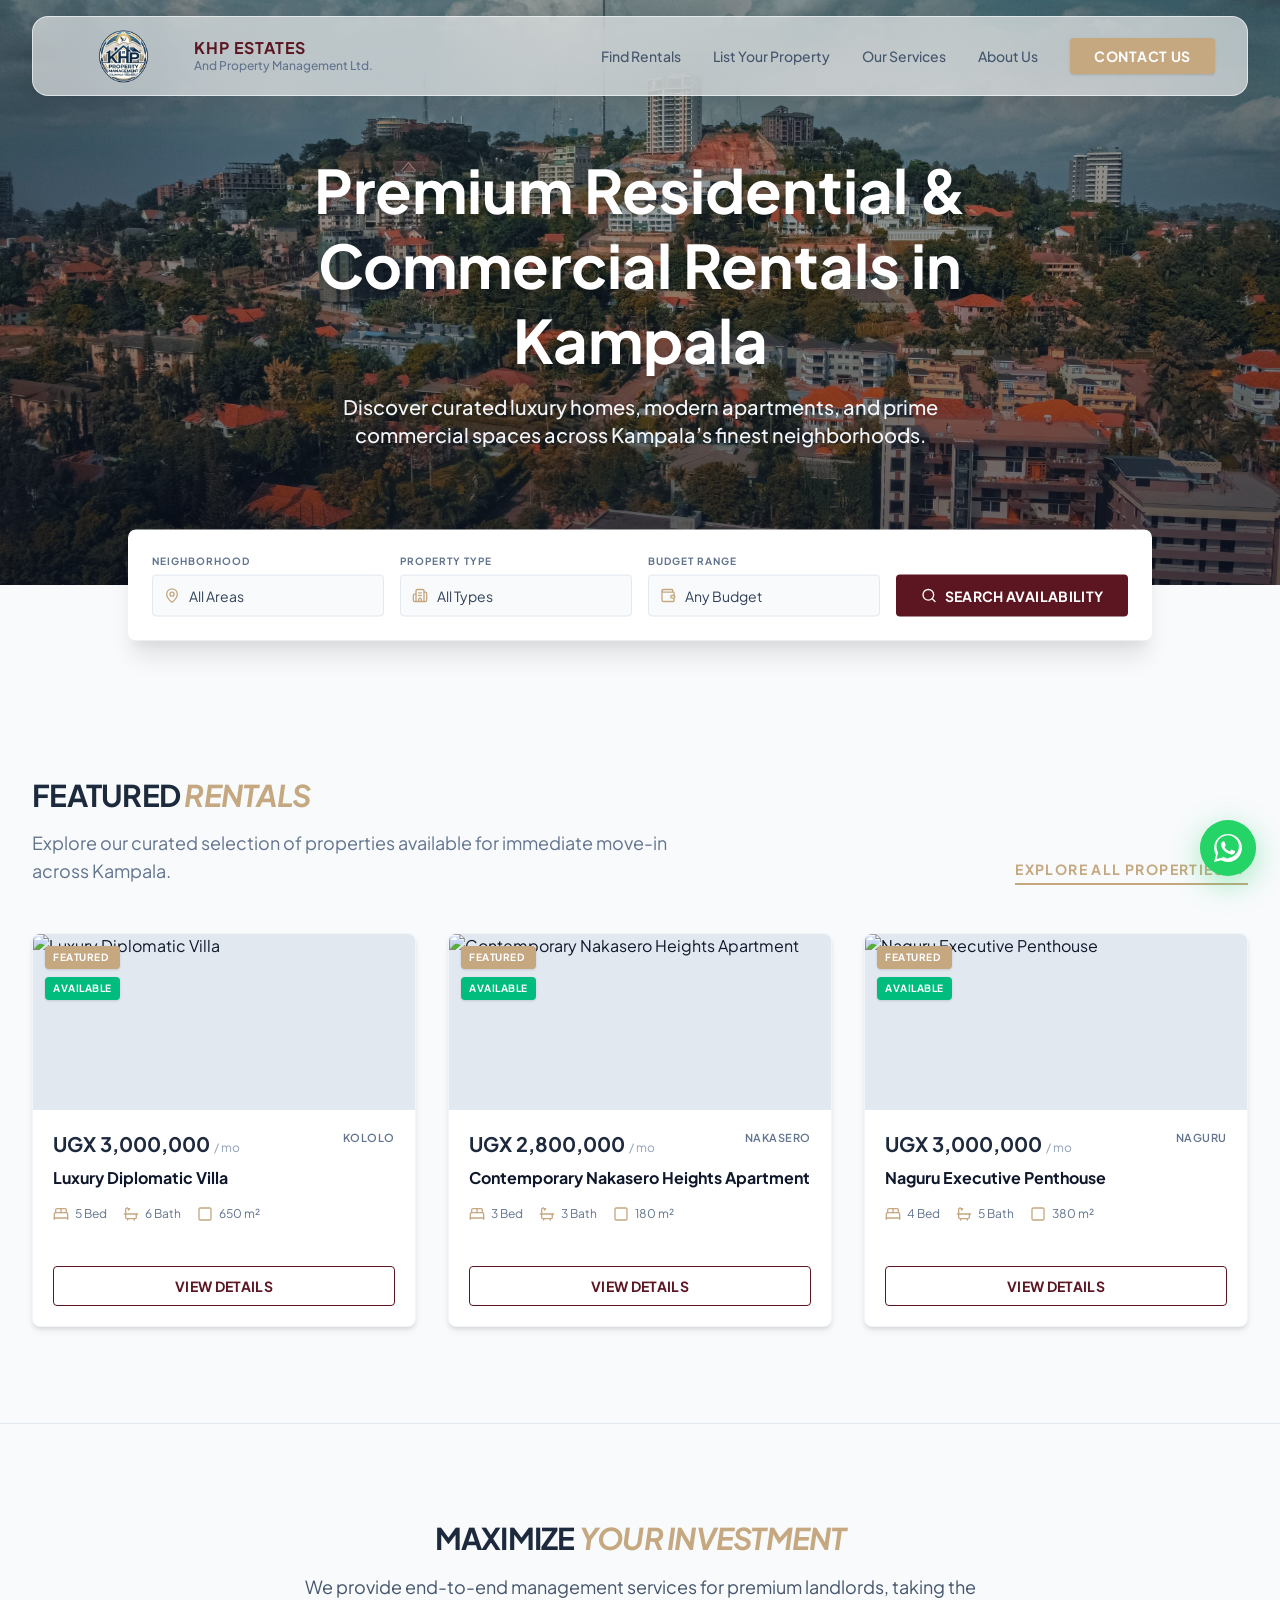
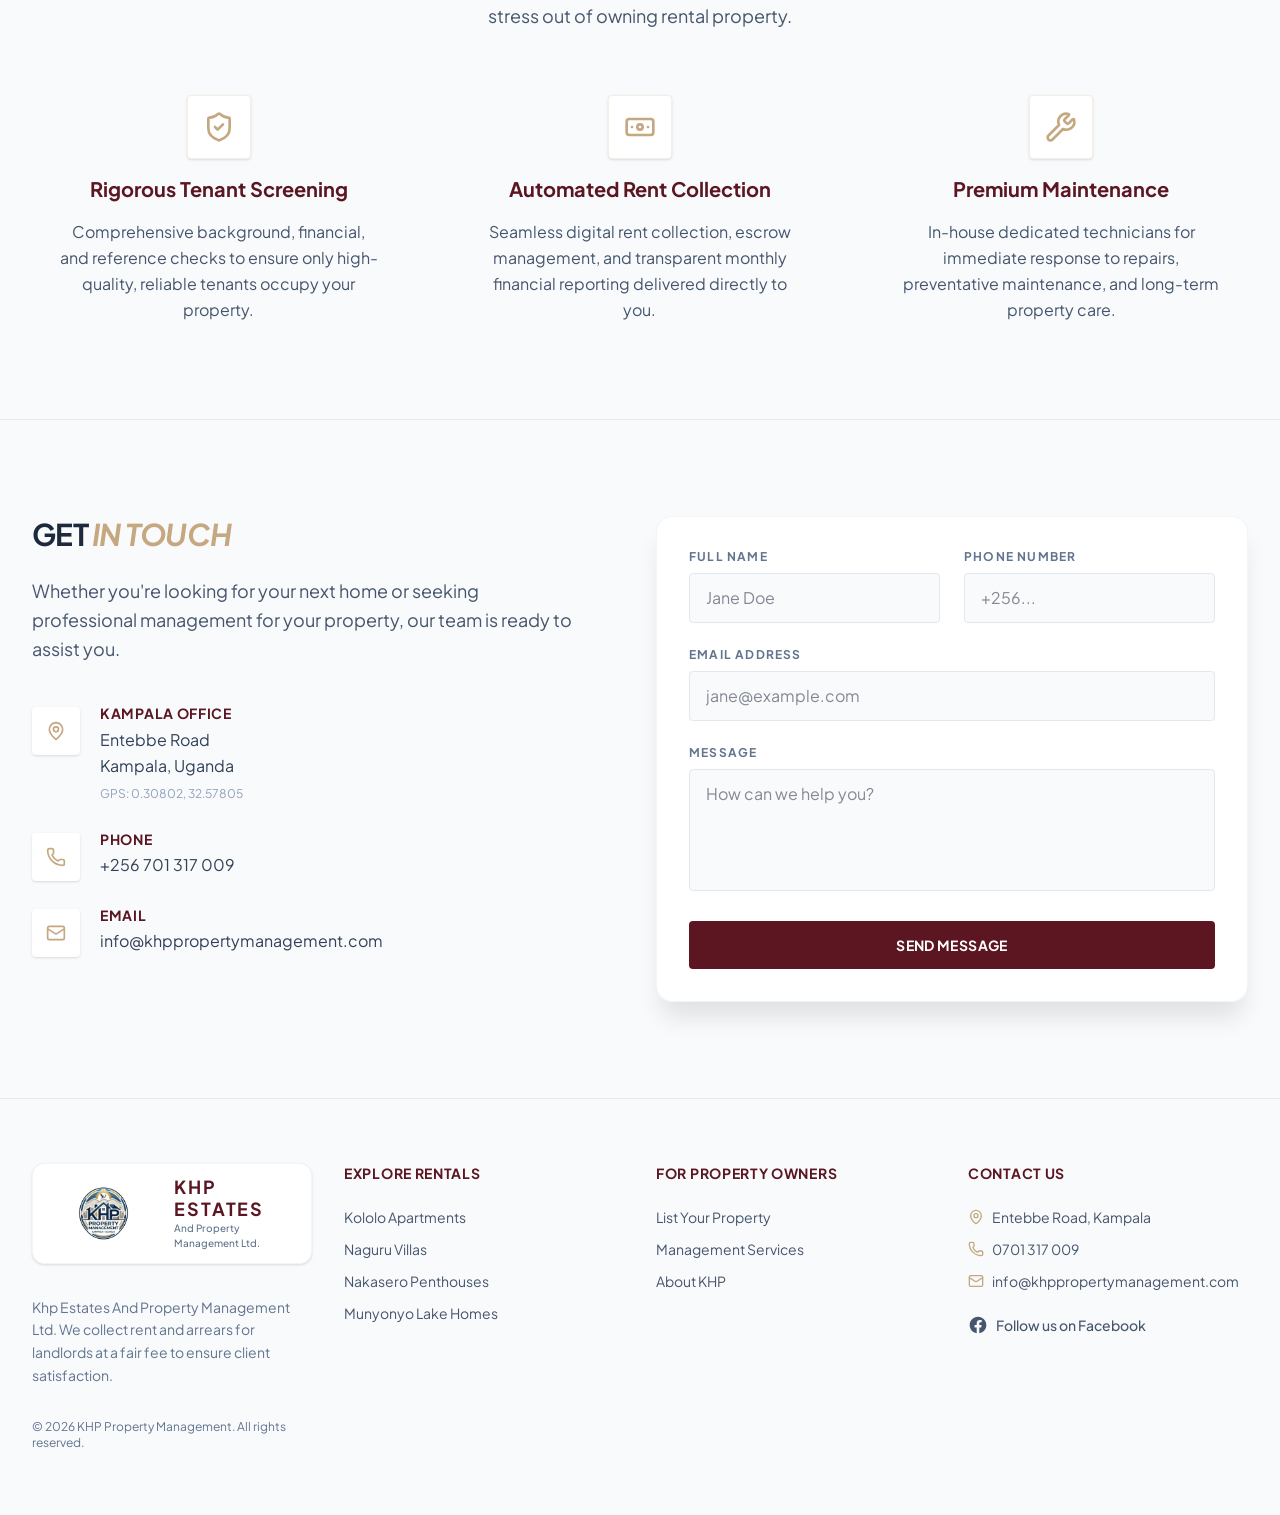
==== commit c786e2ea: "Add floating WhatsApp button to build" ====
--- a/index.html
+++ b/index.html
@@ -12,13 +12,13 @@
     <meta property="og:type" content="website" />
     <meta property="og:title" content="KHP Estates & Property Management | Real Estate Kampala" />
     <meta property="og:description" content="Discover premium residential and commercial rentals in Kampala. Expert property management services across Uganda's top neighborhoods." />
-    <meta property="og:image" content="/hero.jpg" />
+    <meta property="og:image" content="./hero.jpg" />
     
     <!-- Twitter -->
     <meta property="twitter:card" content="summary_large_image" />
     <meta property="twitter:title" content="Houses for Rent & Property Management in Kampala | KHP Estates" />
     <meta property="twitter:description" content="Providing exceptional property management and rental listings in Kampala, Uganda. Find your dream home today." />
-    <meta name="twitter:image" content="/hero.jpg" />
+    <meta name="twitter:image" content="./hero.jpg" />
     <meta name="robots" content="index, follow" />
     <link rel="canonical" href="https://khppropertymanagement.com" />
     
@@ -61,8 +61,8 @@
       ]
     }
     </script>
-    <script type="module" crossorigin src="/assets/index-gE46CJkp.js"></script>
-    <link rel="stylesheet" crossorigin href="/assets/index-D8i7cAl2.css">
+    <script type="module" crossorigin src="./assets/index-oJTNo65N.js"></script>
+    <link rel="stylesheet" crossorigin href="./assets/index-BSobRqR8.css">
   </head>
   <body>
     <div id="root"></div>
--- a/assets/index-BSobRqR8.css
+++ b/assets/index-BSobRqR8.css
@@ -0,0 +1 @@
+@import"https://fonts.googleapis.com/css2?family=Plus+Jakarta+Sans:wght@300;400;500;600;700&display=swap";/*! tailwindcss v4.3.0 | MIT License | https://tailwindcss.com */@layer properties{@supports (((-webkit-hyphens:none)) and (not (margin-trim:inline))) or ((-moz-orient:inline) and (not (color:rgb(from red r g b)))){*,:before,:after,::backdrop{--tw-translate-x:0;--tw-translate-y:0;--tw-translate-z:0;--tw-scale-x:1;--tw-scale-y:1;--tw-scale-z:1;--tw-rotate-x:initial;--tw-rotate-y:initial;--tw-rotate-z:initial;--tw-skew-x:initial;--tw-skew-y:initial;--tw-scroll-snap-strictness:proximity;--tw-space-y-reverse:0;--tw-divide-y-reverse:0;--tw-border-style:solid;--tw-leading:initial;--tw-font-weight:initial;--tw-tracking:initial;--tw-shadow:0 0 #0000;--tw-shadow-color:initial;--tw-shadow-alpha:100%;--tw-inset-shadow:0 0 #0000;--tw-inset-shadow-color:initial;--tw-inset-shadow-alpha:100%;--tw-ring-color:initial;--tw-ring-shadow:0 0 #0000;--tw-inset-ring-color:initial;--tw-inset-ring-shadow:0 0 #0000;--tw-ring-inset:initial;--tw-ring-offset-width:0px;--tw-ring-offset-color:#fff;--tw-ring-offset-shadow:0 0 #0000;--tw-blur:initial;--tw-brightness:initial;--tw-contrast:initial;--tw-grayscale:initial;--tw-hue-rotate:initial;--tw-invert:initial;--tw-opacity:initial;--tw-saturate:initial;--tw-sepia:initial;--tw-drop-shadow:initial;--tw-drop-shadow-color:initial;--tw-drop-shadow-alpha:100%;--tw-drop-shadow-size:initial;--tw-backdrop-blur:initial;--tw-backdrop-brightness:initial;--tw-backdrop-contrast:initial;--tw-backdrop-grayscale:initial;--tw-backdrop-hue-rotate:initial;--tw-backdrop-invert:initial;--tw-backdrop-opacity:initial;--tw-backdrop-saturate:initial;--tw-backdrop-sepia:initial;--tw-duration:initial;--tw-ease:initial}}}@layer theme{:root,:host{--font-sans:"Plus Jakarta Sans", ui-sans-serif, system-ui, sans-serif, "Apple Color Emoji", "Segoe UI Emoji", "Segoe UI Symbol", "Noto Color Emoji";--font-mono:ui-monospace, SFMono-Regular, Menlo, Monaco, Consolas, "Liberation Mono", "Courier New", monospace;--color-red-500:oklch(63.7% .237 25.331);--color-red-600:oklch(57.7% .245 27.325);--color-red-700:oklch(50.5% .213 27.518);--color-amber-100:oklch(96.2% .059 95.617);--color-amber-600:oklch(66.6% .179 58.318);--color-green-100:oklch(96.2% .044 156.743);--color-green-800:oklch(44.8% .119 151.328);--color-emerald-100:oklch(95% .052 163.051);--color-emerald-500:oklch(69.6% .17 162.48);--color-emerald-600:oklch(59.6% .145 163.225);--color-emerald-800:oklch(43.2% .095 166.913);--color-slate-50:oklch(98.4% .003 247.858);--color-slate-100:oklch(96.8% .007 247.896);--color-slate-200:oklch(92.9% .013 255.508);--color-slate-300:oklch(86.9% .022 252.894);--color-slate-400:oklch(70.4% .04 256.788);--color-slate-500:oklch(55.4% .046 257.417);--color-slate-600:oklch(44.6% .043 257.281);--color-slate-700:oklch(37.2% .044 257.287);--color-slate-800:oklch(27.9% .041 260.031);--color-slate-900:oklch(20.8% .042 265.755);--color-black:#000;--color-white:#fff;--spacing:.25rem;--container-xs:20rem;--container-sm:24rem;--container-md:28rem;--container-2xl:42rem;--container-4xl:56rem;--container-5xl:64rem;--container-6xl:72rem;--container-7xl:80rem;--text-xs:.75rem;--text-xs--line-height:calc(1 / .75);--text-sm:.875rem;--text-sm--line-height:calc(1.25 / .875);--text-base:1rem;--text-base--line-height: 1.5 ;--text-lg:1.125rem;--text-lg--line-height:calc(1.75 / 1.125);--text-xl:1.25rem;--text-xl--line-height:calc(1.75 / 1.25);--text-2xl:1.5rem;--text-2xl--line-height:calc(2 / 1.5);--text-3xl:1.875rem;--text-3xl--line-height: 1.2 ;--text-4xl:2.25rem;--text-4xl--line-height:calc(2.5 / 2.25);--text-5xl:3rem;--text-5xl--line-height:1;--text-6xl:3.75rem;--text-6xl--line-height:1;--text-8xl:6rem;--text-8xl--line-height:1;--font-weight-normal:400;--font-weight-medium:500;--font-weight-semibold:600;--font-weight-bold:700;--font-weight-extrabold:800;--font-weight-black:900;--tracking-tight:-.025em;--tracking-wide:.025em;--tracking-wider:.05em;--tracking-widest:.1em;--leading-tight:1.25;--leading-relaxed:1.625;--radius-md:.375rem;--radius-lg:.5rem;--radius-xl:.75rem;--radius-2xl:1rem;--radius-3xl:1.5rem;--drop-shadow-md:0 3px 3px #0000001f;--ease-in-out:cubic-bezier(.4, 0, .2, 1);--animate-ping:ping 1s cubic-bezier(0, 0, .2, 1) infinite;--animate-pulse:pulse 2s cubic-bezier(.4, 0, .6, 1) infinite;--animate-bounce:bounce 1s infinite;--blur-sm:8px;--blur-md:12px;--blur-xl:24px;--aspect-video:16 / 9;--default-transition-duration:.15s;--default-transition-timing-function:cubic-bezier(.4, 0, .2, 1);--default-font-family:var(--font-sans);--default-mono-font-family:var(--font-mono);--color-primary:#5b1621;--color-primary-light:#781d2b;--color-accent:#c5a880;--color-accent-hover:#b89970}}@layer base{*,:after,:before,::backdrop{box-sizing:border-box;border:0 solid;margin:0;padding:0}::file-selector-button{box-sizing:border-box;border:0 solid;margin:0;padding:0}html,:host{-webkit-text-size-adjust:100%;-moz-tab-size:4;tab-size:4;line-height:1.5;font-family:var(--default-font-family,ui-sans-serif, system-ui, sans-serif, "Apple Color Emoji", "Segoe UI Emoji", "Segoe UI Symbol", "Noto Color Emoji");font-feature-settings:var(--default-font-feature-settings,normal);font-variation-settings:var(--default-font-variation-settings,normal);-webkit-tap-highlight-color:transparent}hr{height:0;color:inherit;border-top-width:1px}abbr:where([title]){-webkit-text-decoration:underline dotted;text-decoration:underline dotted}h1,h2,h3,h4,h5,h6{font-size:inherit;font-weight:inherit}a{color:inherit;-webkit-text-decoration:inherit;text-decoration:inherit}b,strong{font-weight:bolder}code,kbd,samp,pre{font-family:var(--default-mono-font-family,ui-monospace, SFMono-Regular, Menlo, Monaco, Consolas, "Liberation Mono", "Courier New", monospace);font-feature-settings:var(--default-mono-font-feature-settings,normal);font-variation-settings:var(--default-mono-font-variation-settings,normal);font-size:1em}small{font-size:80%}sub,sup{vertical-align:baseline;font-size:75%;line-height:0;position:relative}sub{bottom:-.25em}sup{top:-.5em}table{text-indent:0;border-color:inherit;border-collapse:collapse}:-moz-focusring{outline:auto}progress{vertical-align:baseline}summary{display:list-item}ol,ul,menu{list-style:none}img,svg,video,canvas,audio,iframe,embed,object{vertical-align:middle;display:block}img,video{max-width:100%;height:auto}button,input,select,optgroup,textarea{font:inherit;font-feature-settings:inherit;font-variation-settings:inherit;letter-spacing:inherit;color:inherit;opacity:1;background-color:#0000;border-radius:0}::file-selector-button{font:inherit;font-feature-settings:inherit;font-variation-settings:inherit;letter-spacing:inherit;color:inherit;opacity:1;background-color:#0000;border-radius:0}:where(select:is([multiple],[size])) optgroup{font-weight:bolder}:where(select:is([multiple],[size])) optgroup option{padding-inline-start:20px}::file-selector-button{margin-inline-end:4px}::placeholder{opacity:1}@supports (not ((-webkit-appearance:-apple-pay-button))) or (contain-intrinsic-size:1px){::placeholder{color:currentColor}@supports (color:color-mix(in lab,red,red)){::placeholder{color:color-mix(in oklab,currentcolor 50%,transparent)}}}textarea{resize:vertical}::-webkit-search-decoration{-webkit-appearance:none}::-webkit-date-and-time-value{min-height:1lh;text-align:inherit}::-webkit-datetime-edit{display:inline-flex}::-webkit-datetime-edit-fields-wrapper{padding:0}::-webkit-datetime-edit{padding-block:0}::-webkit-datetime-edit-year-field{padding-block:0}::-webkit-datetime-edit-month-field{padding-block:0}::-webkit-datetime-edit-day-field{padding-block:0}::-webkit-datetime-edit-hour-field{padding-block:0}::-webkit-datetime-edit-minute-field{padding-block:0}::-webkit-datetime-edit-second-field{padding-block:0}::-webkit-datetime-edit-millisecond-field{padding-block:0}::-webkit-datetime-edit-meridiem-field{padding-block:0}::-webkit-calendar-picker-indicator{line-height:1}:-moz-ui-invalid{box-shadow:none}button,input:where([type=button],[type=reset],[type=submit]){-webkit-appearance:button;-moz-appearance:button;appearance:button}::file-selector-button{-webkit-appearance:button;-moz-appearance:button;appearance:button}::-webkit-inner-spin-button{height:auto}::-webkit-outer-spin-button{height:auto}[hidden]:where(:not([hidden=until-found])){display:none!important}body{background-color:var(--color-slate-50);font-family:var(--font-sans);color:var(--color-slate-900)}}@layer components;@layer utilities{.pointer-events-none{pointer-events:none}.sr-only{clip-path:inset(50%);white-space:nowrap;border-width:0;width:1px;height:1px;margin:-1px;padding:0;position:absolute;overflow:hidden}.absolute{position:absolute}.fixed{position:fixed}.relative{position:relative}.sticky{position:sticky}.inset-0{inset:calc(var(--spacing) * 0)}.inset-x-0{inset-inline:calc(var(--spacing) * 0)}.inset-y-0{inset-block:calc(var(--spacing) * 0)}.top-0{top:calc(var(--spacing) * 0)}.top-1\/2{top:50%}.top-2{top:calc(var(--spacing) * 2)}.top-3{top:calc(var(--spacing) * 3)}.top-24{top:calc(var(--spacing) * 24)}.right-0{right:calc(var(--spacing) * 0)}.right-2{right:calc(var(--spacing) * 2)}.right-6{right:calc(var(--spacing) * 6)}.right-16{right:calc(var(--spacing) * 16)}.bottom-0{bottom:calc(var(--spacing) * 0)}.bottom-6{bottom:calc(var(--spacing) * 6)}.left-3{left:calc(var(--spacing) * 3)}.z-10{z-index:10}.z-20{z-index:20}.z-40{z-index:40}.z-50{z-index:50}.-mx-4{margin-inline:calc(var(--spacing) * -4)}.mx-4{margin-inline:calc(var(--spacing) * 4)}.mx-auto{margin-inline:auto}.-my-2{margin-block:calc(var(--spacing) * -2)}.mt-1{margin-top:calc(var(--spacing) * 1)}.mt-2{margin-top:calc(var(--spacing) * 2)}.mt-4{margin-top:calc(var(--spacing) * 4)}.mt-6{margin-top:calc(var(--spacing) * 6)}.mt-8{margin-top:calc(var(--spacing) * 8)}.mt-16{margin-top:calc(var(--spacing) * 16)}.mt-auto{margin-top:auto}.mr-1{margin-right:calc(var(--spacing) * 1)}.mr-2{margin-right:calc(var(--spacing) * 2)}.mr-3{margin-right:calc(var(--spacing) * 3)}.mb-1{margin-bottom:calc(var(--spacing) * 1)}.mb-2{margin-bottom:calc(var(--spacing) * 2)}.mb-4{margin-bottom:calc(var(--spacing) * 4)}.mb-6{margin-bottom:calc(var(--spacing) * 6)}.mb-8{margin-bottom:calc(var(--spacing) * 8)}.mb-10{margin-bottom:calc(var(--spacing) * 10)}.mb-12{margin-bottom:calc(var(--spacing) * 12)}.mb-16{margin-bottom:calc(var(--spacing) * 16)}.ml-0{margin-left:calc(var(--spacing) * 0)}.ml-1{margin-left:calc(var(--spacing) * 1)}.ml-2{margin-left:calc(var(--spacing) * 2)}.ml-3{margin-left:calc(var(--spacing) * 3)}.ml-4{margin-left:calc(var(--spacing) * 4)}.ml-5{margin-left:calc(var(--spacing) * 5)}.line-clamp-1{-webkit-line-clamp:1;-webkit-box-orient:vertical;display:-webkit-box;overflow:hidden}.block{display:block}.flex{display:flex}.grid{display:grid}.hidden{display:none}.inline-block{display:inline-block}.inline-flex{display:inline-flex}.aspect-video{aspect-ratio:var(--aspect-video)}.h-2{height:calc(var(--spacing) * 2)}.h-3{height:calc(var(--spacing) * 3)}.h-3\.5{height:calc(var(--spacing) * 3.5)}.h-4{height:calc(var(--spacing) * 4)}.h-5{height:calc(var(--spacing) * 5)}.h-6{height:calc(var(--spacing) * 6)}.h-7{height:calc(var(--spacing) * 7)}.h-8{height:calc(var(--spacing) * 8)}.h-10{height:calc(var(--spacing) * 10)}.h-12{height:calc(var(--spacing) * 12)}.h-14{height:calc(var(--spacing) * 14)}.h-16{height:calc(var(--spacing) * 16)}.h-20{height:calc(var(--spacing) * 20)}.h-24{height:calc(var(--spacing) * 24)}.h-44{height:calc(var(--spacing) * 44)}.h-64{height:calc(var(--spacing) * 64)}.h-\[42px\]{height:42px}.h-\[65vh\]{height:65vh}.h-\[400px\]{height:400px}.h-full{height:100%}.min-h-\[70vh\]{min-height:70vh}.min-h-\[80vh\]{min-height:80vh}.min-h-\[500px\]{min-height:500px}.min-h-screen{min-height:100vh}.w-0{width:calc(var(--spacing) * 0)}.w-2{width:calc(var(--spacing) * 2)}.w-2\/5{width:40%}.w-3{width:calc(var(--spacing) * 3)}.w-3\.5{width:calc(var(--spacing) * 3.5)}.w-4{width:calc(var(--spacing) * 4)}.w-5{width:calc(var(--spacing) * 5)}.w-6{width:calc(var(--spacing) * 6)}.w-7{width:calc(var(--spacing) * 7)}.w-8{width:calc(var(--spacing) * 8)}.w-10{width:calc(var(--spacing) * 10)}.w-12{width:calc(var(--spacing) * 12)}.w-14{width:calc(var(--spacing) * 14)}.w-16{width:calc(var(--spacing) * 16)}.w-24{width:calc(var(--spacing) * 24)}.w-64{width:calc(var(--spacing) * 64)}.w-\[90\%\]{width:90%}.w-auto{width:auto}.w-full{width:100%}.w-max{width:max-content}.max-w-2xl{max-width:var(--container-2xl)}.max-w-4xl{max-width:var(--container-4xl)}.max-w-5xl{max-width:var(--container-5xl)}.max-w-6xl{max-width:var(--container-6xl)}.max-w-7xl{max-width:var(--container-7xl)}.max-w-\[1400px\]{max-width:1400px}.max-w-md{max-width:var(--container-md)}.max-w-sm{max-width:var(--container-sm)}.max-w-xs{max-width:var(--container-xs)}.min-w-full{min-width:100%}.flex-1{flex:1}.flex-shrink-0{flex-shrink:0}.flex-grow{flex-grow:1}.border-collapse{border-collapse:collapse}.origin-right{transform-origin:100%}.translate-x-0{--tw-translate-x:calc(var(--spacing) * 0);translate:var(--tw-translate-x) var(--tw-translate-y)}.translate-x-1\/2{--tw-translate-x: 50% ;translate:var(--tw-translate-x) var(--tw-translate-y)}.translate-x-4{--tw-translate-x:calc(var(--spacing) * 4);translate:var(--tw-translate-x) var(--tw-translate-y)}.translate-x-full{--tw-translate-x:100%;translate:var(--tw-translate-x) var(--tw-translate-y)}.-translate-y-1\/2{--tw-translate-y: -50% ;translate:var(--tw-translate-x) var(--tw-translate-y)}.translate-y-1\/2{--tw-translate-y: 50% ;translate:var(--tw-translate-x) var(--tw-translate-y)}.scale-75{--tw-scale-x:75%;--tw-scale-y:75%;--tw-scale-z:75%;scale:var(--tw-scale-x) var(--tw-scale-y)}.scale-100{--tw-scale-x:100%;--tw-scale-y:100%;--tw-scale-z:100%;scale:var(--tw-scale-x) var(--tw-scale-y)}.rotate-45{rotate:45deg}.transform{transform:var(--tw-rotate-x,) var(--tw-rotate-y,) var(--tw-rotate-z,) var(--tw-skew-x,) var(--tw-skew-y,)}.animate-bounce{animation:var(--animate-bounce)}.animate-ping{animation:var(--animate-ping)}.animate-pulse{animation:var(--animate-pulse)}.cursor-pointer{cursor:pointer}.resize-none{resize:none}.snap-x{scroll-snap-type:x var(--tw-scroll-snap-strictness)}.snap-start{scroll-snap-align:start}.appearance-none{-webkit-appearance:none;-moz-appearance:none;appearance:none}.grid-cols-1{grid-template-columns:repeat(1,minmax(0,1fr))}.grid-cols-2{grid-template-columns:repeat(2,minmax(0,1fr))}.flex-col{flex-direction:column}.flex-wrap{flex-wrap:wrap}.items-center{align-items:center}.items-end{align-items:flex-end}.items-start{align-items:flex-start}.justify-between{justify-content:space-between}.justify-center{justify-content:center}.justify-end{justify-content:flex-end}.gap-1{gap:calc(var(--spacing) * 1)}.gap-1\.5{gap:calc(var(--spacing) * 1.5)}.gap-2{gap:calc(var(--spacing) * 2)}.gap-3{gap:calc(var(--spacing) * 3)}.gap-4{gap:calc(var(--spacing) * 4)}.gap-5{gap:calc(var(--spacing) * 5)}.gap-6{gap:calc(var(--spacing) * 6)}.gap-8{gap:calc(var(--spacing) * 8)}.gap-12{gap:calc(var(--spacing) * 12)}.gap-16{gap:calc(var(--spacing) * 16)}:where(.space-y-1>:not(:last-child)){--tw-space-y-reverse:0;margin-block-start:calc(calc(var(--spacing) * 1) * var(--tw-space-y-reverse));margin-block-end:calc(calc(var(--spacing) * 1) * calc(1 - var(--tw-space-y-reverse)))}:where(.space-y-3>:not(:last-child)){--tw-space-y-reverse:0;margin-block-start:calc(calc(var(--spacing) * 3) * var(--tw-space-y-reverse));margin-block-end:calc(calc(var(--spacing) * 3) * calc(1 - var(--tw-space-y-reverse)))}:where(.space-y-4>:not(:last-child)){--tw-space-y-reverse:0;margin-block-start:calc(calc(var(--spacing) * 4) * var(--tw-space-y-reverse));margin-block-end:calc(calc(var(--spacing) * 4) * calc(1 - var(--tw-space-y-reverse)))}:where(.space-y-6>:not(:last-child)){--tw-space-y-reverse:0;margin-block-start:calc(calc(var(--spacing) * 6) * var(--tw-space-y-reverse));margin-block-end:calc(calc(var(--spacing) * 6) * calc(1 - var(--tw-space-y-reverse)))}:where(.space-y-8>:not(:last-child)){--tw-space-y-reverse:0;margin-block-start:calc(calc(var(--spacing) * 8) * var(--tw-space-y-reverse));margin-block-end:calc(calc(var(--spacing) * 8) * calc(1 - var(--tw-space-y-reverse)))}:where(.space-y-12>:not(:last-child)){--tw-space-y-reverse:0;margin-block-start:calc(calc(var(--spacing) * 12) * var(--tw-space-y-reverse));margin-block-end:calc(calc(var(--spacing) * 12) * calc(1 - var(--tw-space-y-reverse)))}.gap-x-4{column-gap:calc(var(--spacing) * 4)}.gap-y-6{row-gap:calc(var(--spacing) * 6)}:where(.divide-y>:not(:last-child)){--tw-divide-y-reverse:0;border-bottom-style:var(--tw-border-style);border-top-style:var(--tw-border-style);border-top-width:calc(1px * var(--tw-divide-y-reverse));border-bottom-width:calc(1px * calc(1 - var(--tw-divide-y-reverse)))}:where(.divide-slate-100>:not(:last-child)){border-color:var(--color-slate-100)}:where(.divide-slate-200>:not(:last-child)){border-color:var(--color-slate-200)}:where(.divide-slate-300>:not(:last-child)){border-color:var(--color-slate-300)}.truncate{text-overflow:ellipsis;white-space:nowrap;overflow:hidden}.overflow-hidden{overflow:hidden}.overflow-x-auto{overflow-x:auto}.overflow-x-hidden{overflow-x:hidden}.overflow-y-auto{overflow-y:auto}.rounded{border-radius:.25rem}.rounded-2xl{border-radius:var(--radius-2xl)}.rounded-3xl{border-radius:var(--radius-3xl)}.rounded-full{border-radius:3.40282e38px}.rounded-lg{border-radius:var(--radius-lg)}.rounded-md{border-radius:var(--radius-md)}.rounded-xl{border-radius:var(--radius-xl)}.border{border-style:var(--tw-border-style);border-width:1px}.border-2{border-style:var(--tw-border-style);border-width:2px}.border-y{border-block-style:var(--tw-border-style);border-block-width:1px}.border-t{border-top-style:var(--tw-border-style);border-top-width:1px}.border-r{border-right-style:var(--tw-border-style);border-right-width:1px}.border-b{border-bottom-style:var(--tw-border-style);border-bottom-width:1px}.border-b-2{border-bottom-style:var(--tw-border-style);border-bottom-width:2px}.border-dashed{--tw-border-style:dashed;border-style:dashed}.border-\[var\(--color-accent\)\]{border-color:var(--color-accent)}.border-\[var\(--color-accent\)\]\/20{border-color:#c5a88033}@supports (color:color-mix(in lab,red,red)){.border-\[var\(--color-accent\)\]\/20{border-color:color-mix(in oklab,var(--color-accent) 20%,transparent)}}.border-\[var\(--color-primary\)\]{border-color:var(--color-primary)}.border-slate-100{border-color:var(--color-slate-100)}.border-slate-200{border-color:var(--color-slate-200)}.border-slate-300{border-color:var(--color-slate-300)}.border-slate-800{border-color:var(--color-slate-800)}.border-transparent{border-color:#0000}.border-white{border-color:var(--color-white)}.border-white\/10{border-color:#ffffff1a}@supports (color:color-mix(in lab,red,red)){.border-white\/10{border-color:color-mix(in oklab,var(--color-white) 10%,transparent)}}.border-white\/60{border-color:#fff9}@supports (color:color-mix(in lab,red,red)){.border-white\/60{border-color:color-mix(in oklab,var(--color-white) 60%,transparent)}}.bg-\[\#25D366\]{background-color:#25d366}.bg-\[\#25D366\]\/40{background-color:#25d36666}.bg-\[var\(--color-accent\)\]{background-color:var(--color-accent)}.bg-\[var\(--color-accent\)\]\/10{background-color:#c5a8801a}@supports (color:color-mix(in lab,red,red)){.bg-\[var\(--color-accent\)\]\/10{background-color:color-mix(in oklab,var(--color-accent) 10%,transparent)}}.bg-\[var\(--color-primary\)\]{background-color:var(--color-primary)}.bg-\[var\(--color-primary-light\)\]{background-color:var(--color-primary-light)}.bg-amber-100{background-color:var(--color-amber-100)}.bg-emerald-100{background-color:var(--color-emerald-100)}.bg-emerald-500{background-color:var(--color-emerald-500)}.bg-green-100{background-color:var(--color-green-100)}.bg-red-600\/90{background-color:#e40014e6}@supports (color:color-mix(in lab,red,red)){.bg-red-600\/90{background-color:color-mix(in oklab,var(--color-red-600) 90%,transparent)}}.bg-slate-50{background-color:var(--color-slate-50)}.bg-slate-100{background-color:var(--color-slate-100)}.bg-slate-200{background-color:var(--color-slate-200)}.bg-slate-600{background-color:var(--color-slate-600)}.bg-slate-900{background-color:var(--color-slate-900)}.bg-transparent{background-color:#0000}.bg-white{background-color:var(--color-white)}.bg-white\/5{background-color:#ffffff0d}@supports (color:color-mix(in lab,red,red)){.bg-white\/5{background-color:color-mix(in oklab,var(--color-white) 5%,transparent)}}.bg-white\/60{background-color:#fff9}@supports (color:color-mix(in lab,red,red)){.bg-white\/60{background-color:color-mix(in oklab,var(--color-white) 60%,transparent)}}.bg-white\/70{background-color:#ffffffb3}@supports (color:color-mix(in lab,red,red)){.bg-white\/70{background-color:color-mix(in oklab,var(--color-white) 70%,transparent)}}.bg-white\/90{background-color:#ffffffe6}@supports (color:color-mix(in lab,red,red)){.bg-white\/90{background-color:color-mix(in oklab,var(--color-white) 90%,transparent)}}.fill-current{fill:currentColor}.stroke-\[1\.5\]{stroke-width:1.5px}.object-contain{object-fit:contain}.object-cover{object-fit:cover}.p-1\.5{padding:calc(var(--spacing) * 1.5)}.p-2{padding:calc(var(--spacing) * 2)}.p-3{padding:calc(var(--spacing) * 3)}.p-4{padding:calc(var(--spacing) * 4)}.p-5{padding:calc(var(--spacing) * 5)}.p-6{padding:calc(var(--spacing) * 6)}.p-8{padding:calc(var(--spacing) * 8)}.p-10{padding:calc(var(--spacing) * 10)}.px-2{padding-inline:calc(var(--spacing) * 2)}.px-2\.5{padding-inline:calc(var(--spacing) * 2.5)}.px-3{padding-inline:calc(var(--spacing) * 3)}.px-4{padding-inline:calc(var(--spacing) * 4)}.px-6{padding-inline:calc(var(--spacing) * 6)}.py-1{padding-block:calc(var(--spacing) * 1)}.py-2{padding-block:calc(var(--spacing) * 2)}.py-2\.5{padding-block:calc(var(--spacing) * 2.5)}.py-3{padding-block:calc(var(--spacing) * 3)}.py-3\.5{padding-block:calc(var(--spacing) * 3.5)}.py-4{padding-block:calc(var(--spacing) * 4)}.py-5{padding-block:calc(var(--spacing) * 5)}.py-6{padding-block:calc(var(--spacing) * 6)}.py-8{padding-block:calc(var(--spacing) * 8)}.py-12{padding-block:calc(var(--spacing) * 12)}.py-16{padding-block:calc(var(--spacing) * 16)}.py-20{padding-block:calc(var(--spacing) * 20)}.py-24{padding-block:calc(var(--spacing) * 24)}.py-32{padding-block:calc(var(--spacing) * 32)}.pt-4{padding-top:calc(var(--spacing) * 4)}.pt-5{padding-top:calc(var(--spacing) * 5)}.pt-6{padding-top:calc(var(--spacing) * 6)}.pt-16{padding-top:calc(var(--spacing) * 16)}.pt-24{padding-top:calc(var(--spacing) * 24)}.pt-32{padding-top:calc(var(--spacing) * 32)}.pr-3{padding-right:calc(var(--spacing) * 3)}.pr-4{padding-right:calc(var(--spacing) * 4)}.pb-1{padding-bottom:calc(var(--spacing) * 1)}.pb-2{padding-bottom:calc(var(--spacing) * 2)}.pb-4{padding-bottom:calc(var(--spacing) * 4)}.pb-6{padding-bottom:calc(var(--spacing) * 6)}.pb-12{padding-bottom:calc(var(--spacing) * 12)}.pb-16{padding-bottom:calc(var(--spacing) * 16)}.pb-24{padding-bottom:calc(var(--spacing) * 24)}.pl-1{padding-left:calc(var(--spacing) * 1)}.pl-3{padding-left:calc(var(--spacing) * 3)}.pl-4{padding-left:calc(var(--spacing) * 4)}.pl-9{padding-left:calc(var(--spacing) * 9)}.text-center{text-align:center}.text-left{text-align:left}.text-right{text-align:right}.align-middle{vertical-align:middle}.align-top{vertical-align:top}.font-mono{font-family:var(--font-mono)}.text-2xl{font-size:var(--text-2xl);line-height:var(--tw-leading,var(--text-2xl--line-height))}.text-3xl{font-size:var(--text-3xl);line-height:var(--tw-leading,var(--text-3xl--line-height))}.text-4xl{font-size:var(--text-4xl);line-height:var(--tw-leading,var(--text-4xl--line-height))}.text-8xl{font-size:var(--text-8xl);line-height:var(--tw-leading,var(--text-8xl--line-height))}.text-lg{font-size:var(--text-lg);line-height:var(--tw-leading,var(--text-lg--line-height))}.text-sm{font-size:var(--text-sm);line-height:var(--tw-leading,var(--text-sm--line-height))}.text-xl{font-size:var(--text-xl);line-height:var(--tw-leading,var(--text-xl--line-height))}.text-xs{font-size:var(--text-xs);line-height:var(--tw-leading,var(--text-xs--line-height))}.text-\[9px\]{font-size:9px}.text-\[10px\]{font-size:10px}.text-\[11px\]{font-size:11px}.leading-5{--tw-leading:calc(var(--spacing) * 5);line-height:calc(var(--spacing) * 5)}.leading-6{--tw-leading:calc(var(--spacing) * 6);line-height:calc(var(--spacing) * 6)}.leading-relaxed{--tw-leading:var(--leading-relaxed);line-height:var(--leading-relaxed)}.leading-tight{--tw-leading:var(--leading-tight);line-height:var(--leading-tight)}.font-black{--tw-font-weight:var(--font-weight-black);font-weight:var(--font-weight-black)}.font-bold{--tw-font-weight:var(--font-weight-bold);font-weight:var(--font-weight-bold)}.font-extrabold{--tw-font-weight:var(--font-weight-extrabold);font-weight:var(--font-weight-extrabold)}.font-medium{--tw-font-weight:var(--font-weight-medium);font-weight:var(--font-weight-medium)}.font-normal{--tw-font-weight:var(--font-weight-normal);font-weight:var(--font-weight-normal)}.font-semibold{--tw-font-weight:var(--font-weight-semibold);font-weight:var(--font-weight-semibold)}.tracking-tight{--tw-tracking:var(--tracking-tight);letter-spacing:var(--tracking-tight)}.tracking-wide{--tw-tracking:var(--tracking-wide);letter-spacing:var(--tracking-wide)}.tracking-wider{--tw-tracking:var(--tracking-wider);letter-spacing:var(--tracking-wider)}.tracking-widest{--tw-tracking:var(--tracking-widest);letter-spacing:var(--tracking-widest)}.whitespace-nowrap{white-space:nowrap}.whitespace-pre-wrap{white-space:pre-wrap}.text-\[var\(--color-accent\)\]{color:var(--color-accent)}.text-\[var\(--color-primary\)\]{color:var(--color-primary)}.text-amber-600{color:var(--color-amber-600)}.text-emerald-600{color:var(--color-emerald-600)}.text-emerald-800{color:var(--color-emerald-800)}.text-green-800{color:var(--color-green-800)}.text-slate-100{color:var(--color-slate-100)}.text-slate-300{color:var(--color-slate-300)}.text-slate-400{color:var(--color-slate-400)}.text-slate-500{color:var(--color-slate-500)}.text-slate-600{color:var(--color-slate-600)}.text-slate-700{color:var(--color-slate-700)}.text-slate-800{color:var(--color-slate-800)}.text-slate-900{color:var(--color-slate-900)}.text-white{color:var(--color-white)}.uppercase{text-transform:uppercase}.italic{font-style:italic}.placeholder-slate-400::placeholder{color:var(--color-slate-400)}.opacity-0{opacity:0}.opacity-60{opacity:.6}.opacity-75{opacity:.75}.opacity-100{opacity:1}.shadow{--tw-shadow:0 1px 3px 0 var(--tw-shadow-color,#0000001a), 0 1px 2px -1px var(--tw-shadow-color,#0000001a);box-shadow:var(--tw-inset-shadow),var(--tw-inset-ring-shadow),var(--tw-ring-offset-shadow),var(--tw-ring-shadow),var(--tw-shadow)}.shadow-\[0_4px_6px_-1px_rgba\(0\,0\,0\,0\.1\)\,0_2px_4px_-1px_rgba\(0\,0\,0\,0\.06\)\]{--tw-shadow:0 4px 6px -1px var(--tw-shadow-color,#0000001a), 0 2px 4px -1px var(--tw-shadow-color,#0000000f);box-shadow:var(--tw-inset-shadow),var(--tw-inset-ring-shadow),var(--tw-ring-offset-shadow),var(--tw-ring-shadow),var(--tw-shadow)}.shadow-\[0_4px_6px_-1px_rgba\(0\,0\,0\,0\.1\)\]{--tw-shadow:0 4px 6px -1px var(--tw-shadow-color,#0000001a);box-shadow:var(--tw-inset-shadow),var(--tw-inset-ring-shadow),var(--tw-ring-offset-shadow),var(--tw-ring-shadow),var(--tw-shadow)}.shadow-\[0_8px_30px_rgb\(37\,211\,102\,0\.4\)\]{--tw-shadow:0 8px 30px var(--tw-shadow-color,#25d36666);box-shadow:var(--tw-inset-shadow),var(--tw-inset-ring-shadow),var(--tw-ring-offset-shadow),var(--tw-ring-shadow),var(--tw-shadow)}.shadow-\[0_8px_32px_rgba\(0\,0\,0\,0\.1\)\]{--tw-shadow:0 8px 32px var(--tw-shadow-color,#0000001a);box-shadow:var(--tw-inset-shadow),var(--tw-inset-ring-shadow),var(--tw-ring-offset-shadow),var(--tw-ring-shadow),var(--tw-shadow)}.shadow-\[0_10px_30px_rgba\(0\,0\,0\,0\.12\)\]{--tw-shadow:0 10px 30px var(--tw-shadow-color,#0000001f);box-shadow:var(--tw-inset-shadow),var(--tw-inset-ring-shadow),var(--tw-ring-offset-shadow),var(--tw-ring-shadow),var(--tw-shadow)}.shadow-\[0_20px_25px_-5px_rgba\(0\,0\,0\,0\.1\)\,0_10px_10px_-5px_rgba\(0\,0\,0\,0\.04\)\]{--tw-shadow:0 20px 25px -5px var(--tw-shadow-color,#0000001a), 0 10px 10px -5px var(--tw-shadow-color,#0000000a);box-shadow:var(--tw-inset-shadow),var(--tw-inset-ring-shadow),var(--tw-ring-offset-shadow),var(--tw-ring-shadow),var(--tw-shadow)}.shadow-\[0_20px_25px_-5px_rgba\(0\,0\,0\,0\.1\)\]{--tw-shadow:0 20px 25px -5px var(--tw-shadow-color,#0000001a);box-shadow:var(--tw-inset-shadow),var(--tw-inset-ring-shadow),var(--tw-ring-offset-shadow),var(--tw-ring-shadow),var(--tw-shadow)}.shadow-\[0_20px_50px_rgba\(0\,0\,0\,0\.05\)\]{--tw-shadow:0 20px 50px var(--tw-shadow-color,#0000000d);box-shadow:var(--tw-inset-shadow),var(--tw-inset-ring-shadow),var(--tw-ring-offset-shadow),var(--tw-ring-shadow),var(--tw-shadow)}.shadow-lg{--tw-shadow:0 10px 15px -3px var(--tw-shadow-color,#0000001a), 0 4px 6px -4px var(--tw-shadow-color,#0000001a);box-shadow:var(--tw-inset-shadow),var(--tw-inset-ring-shadow),var(--tw-ring-offset-shadow),var(--tw-ring-shadow),var(--tw-shadow)}.shadow-md{--tw-shadow:0 4px 6px -1px var(--tw-shadow-color,#0000001a), 0 2px 4px -2px var(--tw-shadow-color,#0000001a);box-shadow:var(--tw-inset-shadow),var(--tw-inset-ring-shadow),var(--tw-ring-offset-shadow),var(--tw-ring-shadow),var(--tw-shadow)}.shadow-sm{--tw-shadow:0 1px 3px 0 var(--tw-shadow-color,#0000001a), 0 1px 2px -1px var(--tw-shadow-color,#0000001a);box-shadow:var(--tw-inset-shadow),var(--tw-inset-ring-shadow),var(--tw-ring-offset-shadow),var(--tw-ring-shadow),var(--tw-shadow)}.ring,.ring-1{--tw-ring-shadow:var(--tw-ring-inset,) 0 0 0 calc(1px + var(--tw-ring-offset-width)) var(--tw-ring-color,currentcolor);box-shadow:var(--tw-inset-shadow),var(--tw-inset-ring-shadow),var(--tw-ring-offset-shadow),var(--tw-ring-shadow),var(--tw-shadow)}.ring-2{--tw-ring-shadow:var(--tw-ring-inset,) 0 0 0 calc(2px + var(--tw-ring-offset-width)) var(--tw-ring-color,currentcolor);box-shadow:var(--tw-inset-shadow),var(--tw-inset-ring-shadow),var(--tw-ring-offset-shadow),var(--tw-ring-shadow),var(--tw-shadow)}.ring-\[var\(--color-primary\)\]{--tw-ring-color:var(--color-primary)}.ring-black{--tw-ring-color:var(--color-black)}.ring-offset-2{--tw-ring-offset-width:2px;--tw-ring-offset-shadow:var(--tw-ring-inset,) 0 0 0 var(--tw-ring-offset-width) var(--tw-ring-offset-color)}.blur-xl{--tw-blur:blur(var(--blur-xl));filter:var(--tw-blur,) var(--tw-brightness,) var(--tw-contrast,) var(--tw-grayscale,) var(--tw-hue-rotate,) var(--tw-invert,) var(--tw-saturate,) var(--tw-sepia,) var(--tw-drop-shadow,)}.drop-shadow-md{--tw-drop-shadow-size:drop-shadow(0 3px 3px var(--tw-drop-shadow-color,#0000001f));--tw-drop-shadow:drop-shadow(var(--drop-shadow-md));filter:var(--tw-blur,) var(--tw-brightness,) var(--tw-contrast,) var(--tw-grayscale,) var(--tw-hue-rotate,) var(--tw-invert,) var(--tw-saturate,) var(--tw-sepia,) var(--tw-drop-shadow,)}.backdrop-blur-md{--tw-backdrop-blur:blur(var(--blur-md));-webkit-backdrop-filter:var(--tw-backdrop-blur,) var(--tw-backdrop-brightness,) var(--tw-backdrop-contrast,) var(--tw-backdrop-grayscale,) var(--tw-backdrop-hue-rotate,) var(--tw-backdrop-invert,) var(--tw-backdrop-opacity,) var(--tw-backdrop-saturate,) var(--tw-backdrop-sepia,);backdrop-filter:var(--tw-backdrop-blur,) var(--tw-backdrop-brightness,) var(--tw-backdrop-contrast,) var(--tw-backdrop-grayscale,) var(--tw-backdrop-hue-rotate,) var(--tw-backdrop-invert,) var(--tw-backdrop-opacity,) var(--tw-backdrop-saturate,) var(--tw-backdrop-sepia,)}.backdrop-blur-sm{--tw-backdrop-blur:blur(var(--blur-sm));-webkit-backdrop-filter:var(--tw-backdrop-blur,) var(--tw-backdrop-brightness,) var(--tw-backdrop-contrast,) var(--tw-backdrop-grayscale,) var(--tw-backdrop-hue-rotate,) var(--tw-backdrop-invert,) var(--tw-backdrop-opacity,) var(--tw-backdrop-saturate,) var(--tw-backdrop-sepia,);backdrop-filter:var(--tw-backdrop-blur,) var(--tw-backdrop-brightness,) var(--tw-backdrop-contrast,) var(--tw-backdrop-grayscale,) var(--tw-backdrop-hue-rotate,) var(--tw-backdrop-invert,) var(--tw-backdrop-opacity,) var(--tw-backdrop-saturate,) var(--tw-backdrop-sepia,)}.backdrop-blur-xl{--tw-backdrop-blur:blur(var(--blur-xl));-webkit-backdrop-filter:var(--tw-backdrop-blur,) var(--tw-backdrop-brightness,) var(--tw-backdrop-contrast,) var(--tw-backdrop-grayscale,) var(--tw-backdrop-hue-rotate,) var(--tw-backdrop-invert,) var(--tw-backdrop-opacity,) var(--tw-backdrop-saturate,) var(--tw-backdrop-sepia,);backdrop-filter:var(--tw-backdrop-blur,) var(--tw-backdrop-brightness,) var(--tw-backdrop-contrast,) var(--tw-backdrop-grayscale,) var(--tw-backdrop-hue-rotate,) var(--tw-backdrop-invert,) var(--tw-backdrop-opacity,) var(--tw-backdrop-saturate,) var(--tw-backdrop-sepia,)}.transition-all{transition-property:all;transition-timing-function:var(--tw-ease,var(--default-transition-timing-function));transition-duration:var(--tw-duration,var(--default-transition-duration))}.transition-colors{transition-property:color,background-color,border-color,outline-color,text-decoration-color,fill,stroke,--tw-gradient-from,--tw-gradient-via,--tw-gradient-to;transition-timing-function:var(--tw-ease,var(--default-transition-timing-function));transition-duration:var(--tw-duration,var(--default-transition-duration))}.transition-opacity{transition-property:opacity;transition-timing-function:var(--tw-ease,var(--default-transition-timing-function));transition-duration:var(--tw-duration,var(--default-transition-duration))}.transition-transform{transition-property:transform,translate,scale,rotate;transition-timing-function:var(--tw-ease,var(--default-transition-timing-function));transition-duration:var(--tw-duration,var(--default-transition-duration))}.duration-200{--tw-duration:.2s;transition-duration:.2s}.duration-300{--tw-duration:.3s;transition-duration:.3s}.ease-in-out{--tw-ease:var(--ease-in-out);transition-timing-function:var(--ease-in-out)}.outline-none{--tw-outline-style:none;outline-style:none}@media(hover:hover){.group-hover\:translate-x-0:is(:where(.group):hover *){--tw-translate-x:calc(var(--spacing) * 0);translate:var(--tw-translate-x) var(--tw-translate-y)}.group-hover\:-translate-y-2:is(:where(.group):hover *){--tw-translate-y:calc(var(--spacing) * -2);translate:var(--tw-translate-x) var(--tw-translate-y)}.group-hover\:scale-100:is(:where(.group):hover *){--tw-scale-x:100%;--tw-scale-y:100%;--tw-scale-z:100%;scale:var(--tw-scale-x) var(--tw-scale-y)}.group-hover\:rotate-12:is(:where(.group):hover *){rotate:12deg}.group-hover\:bg-\[var\(--color-primary\)\]:is(:where(.group):hover *){background-color:var(--color-primary)}.group-hover\:text-\[var\(--color-accent\)\]:is(:where(.group):hover *){color:var(--color-accent)}.group-hover\:opacity-100:is(:where(.group):hover *){opacity:1}}.focus-within\:ring-2:focus-within{--tw-ring-shadow:var(--tw-ring-inset,) 0 0 0 calc(2px + var(--tw-ring-offset-width)) var(--tw-ring-color,currentcolor);box-shadow:var(--tw-inset-shadow),var(--tw-inset-ring-shadow),var(--tw-ring-offset-shadow),var(--tw-ring-shadow),var(--tw-shadow)}.focus-within\:ring-\[var\(--color-accent\)\]:focus-within{--tw-ring-color:var(--color-accent)}.focus-within\:ring-offset-2:focus-within{--tw-ring-offset-width:2px;--tw-ring-offset-shadow:var(--tw-ring-inset,) 0 0 0 var(--tw-ring-offset-width) var(--tw-ring-offset-color)}.focus-within\:outline-none:focus-within{--tw-outline-style:none;outline-style:none}@media(hover:hover){.hover\:-translate-y-1:hover{--tw-translate-y:calc(var(--spacing) * -1);translate:var(--tw-translate-x) var(--tw-translate-y)}.hover\:scale-110:hover{--tw-scale-x:110%;--tw-scale-y:110%;--tw-scale-z:110%;scale:var(--tw-scale-x) var(--tw-scale-y)}.hover\:border-\[var\(--color-accent-hover\)\]:hover{border-color:var(--color-accent-hover)}.hover\:border-slate-200:hover{border-color:var(--color-slate-200)}.hover\:bg-\[\#20BA5A\]:hover{background-color:#20ba5a}.hover\:bg-\[\#20bd5a\]:hover{background-color:#20bd5a}.hover\:bg-\[var\(--color-accent-hover\)\]:hover{background-color:var(--color-accent-hover)}.hover\:bg-\[var\(--color-primary\)\]:hover{background-color:var(--color-primary)}.hover\:bg-\[var\(--color-primary-light\)\]:hover{background-color:var(--color-primary-light)}.hover\:bg-red-700:hover{background-color:var(--color-red-700)}.hover\:bg-slate-50:hover{background-color:var(--color-slate-50)}.hover\:bg-slate-100:hover{background-color:var(--color-slate-100)}.hover\:bg-slate-800:hover{background-color:var(--color-slate-800)}.hover\:bg-white\/10:hover{background-color:#ffffff1a}@supports (color:color-mix(in lab,red,red)){.hover\:bg-white\/10:hover{background-color:color-mix(in oklab,var(--color-white) 10%,transparent)}}.hover\:text-\[var\(--color-accent\)\]:hover{color:var(--color-accent)}.hover\:text-\[var\(--color-accent-hover\)\]:hover{color:var(--color-accent-hover)}.hover\:text-\[var\(--color-primary\)\]:hover{color:var(--color-primary)}.hover\:text-red-500:hover{color:var(--color-red-500)}.hover\:text-red-600:hover{color:var(--color-red-600)}.hover\:text-white:hover{color:var(--color-white)}.hover\:opacity-80:hover{opacity:.8}.hover\:opacity-100:hover{opacity:1}.hover\:shadow-\[0_8px_35px_rgb\(37\,211\,102\,0\.6\)\]:hover{--tw-shadow:0 8px 35px var(--tw-shadow-color,#25d36699);box-shadow:var(--tw-inset-shadow),var(--tw-inset-ring-shadow),var(--tw-ring-offset-shadow),var(--tw-ring-shadow),var(--tw-shadow)}}.focus\:border-\[var\(--color-accent\)\]:focus{border-color:var(--color-accent)}.focus\:ring-2:focus{--tw-ring-shadow:var(--tw-ring-inset,) 0 0 0 calc(2px + var(--tw-ring-offset-width)) var(--tw-ring-color,currentcolor);box-shadow:var(--tw-inset-shadow),var(--tw-inset-ring-shadow),var(--tw-ring-offset-shadow),var(--tw-ring-shadow),var(--tw-shadow)}.focus\:ring-\[var\(--color-accent\)\]:focus{--tw-ring-color:var(--color-accent)}.focus\:ring-\[var\(--color-primary\)\]:focus{--tw-ring-color:var(--color-primary)}.focus\:ring-offset-2:focus{--tw-ring-offset-width:2px;--tw-ring-offset-shadow:var(--tw-ring-inset,) 0 0 0 var(--tw-ring-offset-width) var(--tw-ring-offset-color)}.focus\:outline-none:focus{--tw-outline-style:none;outline-style:none}.active\:scale-95:active{--tw-scale-x:95%;--tw-scale-y:95%;--tw-scale-z:95%;scale:var(--tw-scale-x) var(--tw-scale-y)}.disabled\:cursor-not-allowed:disabled{cursor:not-allowed}.disabled\:opacity-50:disabled{opacity:.5}@media(min-width:40rem){.sm\:col-span-2{grid-column:span 2/span 2}.sm\:col-span-3{grid-column:span 3/span 3}.sm\:col-span-6{grid-column:span 6/span 6}.sm\:-mx-6{margin-inline:calc(var(--spacing) * -6)}.sm\:mx-auto{margin-inline:auto}.sm\:mt-0{margin-top:calc(var(--spacing) * 0)}.sm\:block{display:block}.sm\:flex{display:flex}.sm\:h-32{height:calc(var(--spacing) * 32)}.sm\:w-full{width:100%}.sm\:max-w-md{max-width:var(--container-md)}.sm\:grid-cols-2{grid-template-columns:repeat(2,minmax(0,1fr))}.sm\:grid-cols-6{grid-template-columns:repeat(6,minmax(0,1fr))}.sm\:flex-row{flex-direction:row}.sm\:items-center{align-items:center}.sm\:justify-between{justify-content:space-between}.sm\:rounded-lg{border-radius:var(--radius-lg)}.sm\:p-6{padding:calc(var(--spacing) * 6)}.sm\:px-6{padding-inline:calc(var(--spacing) * 6)}.sm\:px-10{padding-inline:calc(var(--spacing) * 10)}.sm\:pr-6{padding-right:calc(var(--spacing) * 6)}.sm\:pl-6{padding-left:calc(var(--spacing) * 6)}.sm\:text-5xl{font-size:var(--text-5xl);line-height:var(--tw-leading,var(--text-5xl--line-height))}.sm\:text-sm{font-size:var(--text-sm);line-height:var(--tw-leading,var(--text-sm--line-height))}.sm\:text-xl{font-size:var(--text-xl);line-height:var(--tw-leading,var(--text-xl--line-height))}.sm\:text-\[10px\]{font-size:10px}}@media(min-width:48rem){.md\:mt-0{margin-top:calc(var(--spacing) * 0)}.md\:ml-64{margin-left:calc(var(--spacing) * 64)}.md\:flex{display:flex}.md\:inline{display:inline}.md\:h-12{height:calc(var(--spacing) * 12)}.md\:h-32{height:calc(var(--spacing) * 32)}.md\:h-\[42px\]{height:42px}.md\:h-\[500px\]{height:500px}.md\:w-32{width:calc(var(--spacing) * 32)}.md\:grid-cols-2{grid-template-columns:repeat(2,minmax(0,1fr))}.md\:grid-cols-3{grid-template-columns:repeat(3,minmax(0,1fr))}.md\:grid-cols-4{grid-template-columns:repeat(4,minmax(0,1fr))}.md\:flex-row{flex-direction:row}.md\:items-end{align-items:flex-end}.md\:gap-3{gap:calc(var(--spacing) * 3)}.md\:rounded-lg{border-radius:var(--radius-lg)}.md\:p-6{padding:calc(var(--spacing) * 6)}.md\:p-8{padding:calc(var(--spacing) * 8)}.md\:px-6{padding-inline:calc(var(--spacing) * 6)}.md\:px-8{padding-inline:calc(var(--spacing) * 8)}.md\:py-24{padding-block:calc(var(--spacing) * 24)}.md\:text-right{text-align:right}.md\:text-5xl{font-size:var(--text-5xl);line-height:var(--tw-leading,var(--text-5xl--line-height))}.md\:text-6xl{font-size:var(--text-6xl);line-height:var(--tw-leading,var(--text-6xl--line-height))}.md\:text-sm{font-size:var(--text-sm);line-height:var(--tw-leading,var(--text-sm--line-height))}}@media(min-width:64rem){.lg\:col-span-1{grid-column:span 1/span 1}.lg\:col-span-2{grid-column:span 2/span 2}.lg\:-mx-8{margin-inline:calc(var(--spacing) * -8)}.lg\:flex{display:flex}.lg\:hidden{display:none}.lg\:h-16{height:calc(var(--spacing) * 16)}.lg\:h-24{height:calc(var(--spacing) * 24)}.lg\:grid-cols-2{grid-template-columns:repeat(2,minmax(0,1fr))}.lg\:grid-cols-3{grid-template-columns:repeat(3,minmax(0,1fr))}.lg\:grid-cols-4{grid-template-columns:repeat(4,minmax(0,1fr))}.lg\:gap-8{gap:calc(var(--spacing) * 8)}.lg\:px-8{padding-inline:calc(var(--spacing) * 8)}.lg\:pr-12{padding-right:calc(var(--spacing) * 12)}.lg\:text-base{font-size:var(--text-base);line-height:var(--tw-leading,var(--text-base--line-height))}.lg\:text-xs{font-size:var(--text-xs);line-height:var(--tw-leading,var(--text-xs--line-height))}}}@property --tw-translate-x{syntax:"*";inherits:false;initial-value:0}@property --tw-translate-y{syntax:"*";inherits:false;initial-value:0}@property --tw-translate-z{syntax:"*";inherits:false;initial-value:0}@property --tw-scale-x{syntax:"*";inherits:false;initial-value:1}@property --tw-scale-y{syntax:"*";inherits:false;initial-value:1}@property --tw-scale-z{syntax:"*";inherits:false;initial-value:1}@property --tw-rotate-x{syntax:"*";inherits:false}@property --tw-rotate-y{syntax:"*";inherits:false}@property --tw-rotate-z{syntax:"*";inherits:false}@property --tw-skew-x{syntax:"*";inherits:false}@property --tw-skew-y{syntax:"*";inherits:false}@property --tw-scroll-snap-strictness{syntax:"*";inherits:false;initial-value:proximity}@property --tw-space-y-reverse{syntax:"*";inherits:false;initial-value:0}@property --tw-divide-y-reverse{syntax:"*";inherits:false;initial-value:0}@property --tw-border-style{syntax:"*";inherits:false;initial-value:solid}@property --tw-leading{syntax:"*";inherits:false}@property --tw-font-weight{syntax:"*";inherits:false}@property --tw-tracking{syntax:"*";inherits:false}@property --tw-shadow{syntax:"*";inherits:false;initial-value:0 0 #0000}@property --tw-shadow-color{syntax:"*";inherits:false}@property --tw-shadow-alpha{syntax:"<percentage>";inherits:false;initial-value:100%}@property --tw-inset-shadow{syntax:"*";inherits:false;initial-value:0 0 #0000}@property --tw-inset-shadow-color{syntax:"*";inherits:false}@property --tw-inset-shadow-alpha{syntax:"<percentage>";inherits:false;initial-value:100%}@property --tw-ring-color{syntax:"*";inherits:false}@property --tw-ring-shadow{syntax:"*";inherits:false;initial-value:0 0 #0000}@property --tw-inset-ring-color{syntax:"*";inherits:false}@property --tw-inset-ring-shadow{syntax:"*";inherits:false;initial-value:0 0 #0000}@property --tw-ring-inset{syntax:"*";inherits:false}@property --tw-ring-offset-width{syntax:"<length>";inherits:false;initial-value:0}@property --tw-ring-offset-color{syntax:"*";inherits:false;initial-value:#fff}@property --tw-ring-offset-shadow{syntax:"*";inherits:false;initial-value:0 0 #0000}@property --tw-blur{syntax:"*";inherits:false}@property --tw-brightness{syntax:"*";inherits:false}@property --tw-contrast{syntax:"*";inherits:false}@property --tw-grayscale{syntax:"*";inherits:false}@property --tw-hue-rotate{syntax:"*";inherits:false}@property --tw-invert{syntax:"*";inherits:false}@property --tw-opacity{syntax:"*";inherits:false}@property --tw-saturate{syntax:"*";inherits:false}@property --tw-sepia{syntax:"*";inherits:false}@property --tw-drop-shadow{syntax:"*";inherits:false}@property --tw-drop-shadow-color{syntax:"*";inherits:false}@property --tw-drop-shadow-alpha{syntax:"<percentage>";inherits:false;initial-value:100%}@property --tw-drop-shadow-size{syntax:"*";inherits:false}@property --tw-backdrop-blur{syntax:"*";inherits:false}@property --tw-backdrop-brightness{syntax:"*";inherits:false}@property --tw-backdrop-contrast{syntax:"*";inherits:false}@property --tw-backdrop-grayscale{syntax:"*";inherits:false}@property --tw-backdrop-hue-rotate{syntax:"*";inherits:false}@property --tw-backdrop-invert{syntax:"*";inherits:false}@property --tw-backdrop-opacity{syntax:"*";inherits:false}@property --tw-backdrop-saturate{syntax:"*";inherits:false}@property --tw-backdrop-sepia{syntax:"*";inherits:false}@property --tw-duration{syntax:"*";inherits:false}@property --tw-ease{syntax:"*";inherits:false}@keyframes ping{75%,to{opacity:0;transform:scale(2)}}@keyframes pulse{50%{opacity:.5}}@keyframes bounce{0%,to{animation-timing-function:cubic-bezier(.8,0,1,1);transform:translateY(-25%)}50%{animation-timing-function:cubic-bezier(0,0,.2,1);transform:none}}
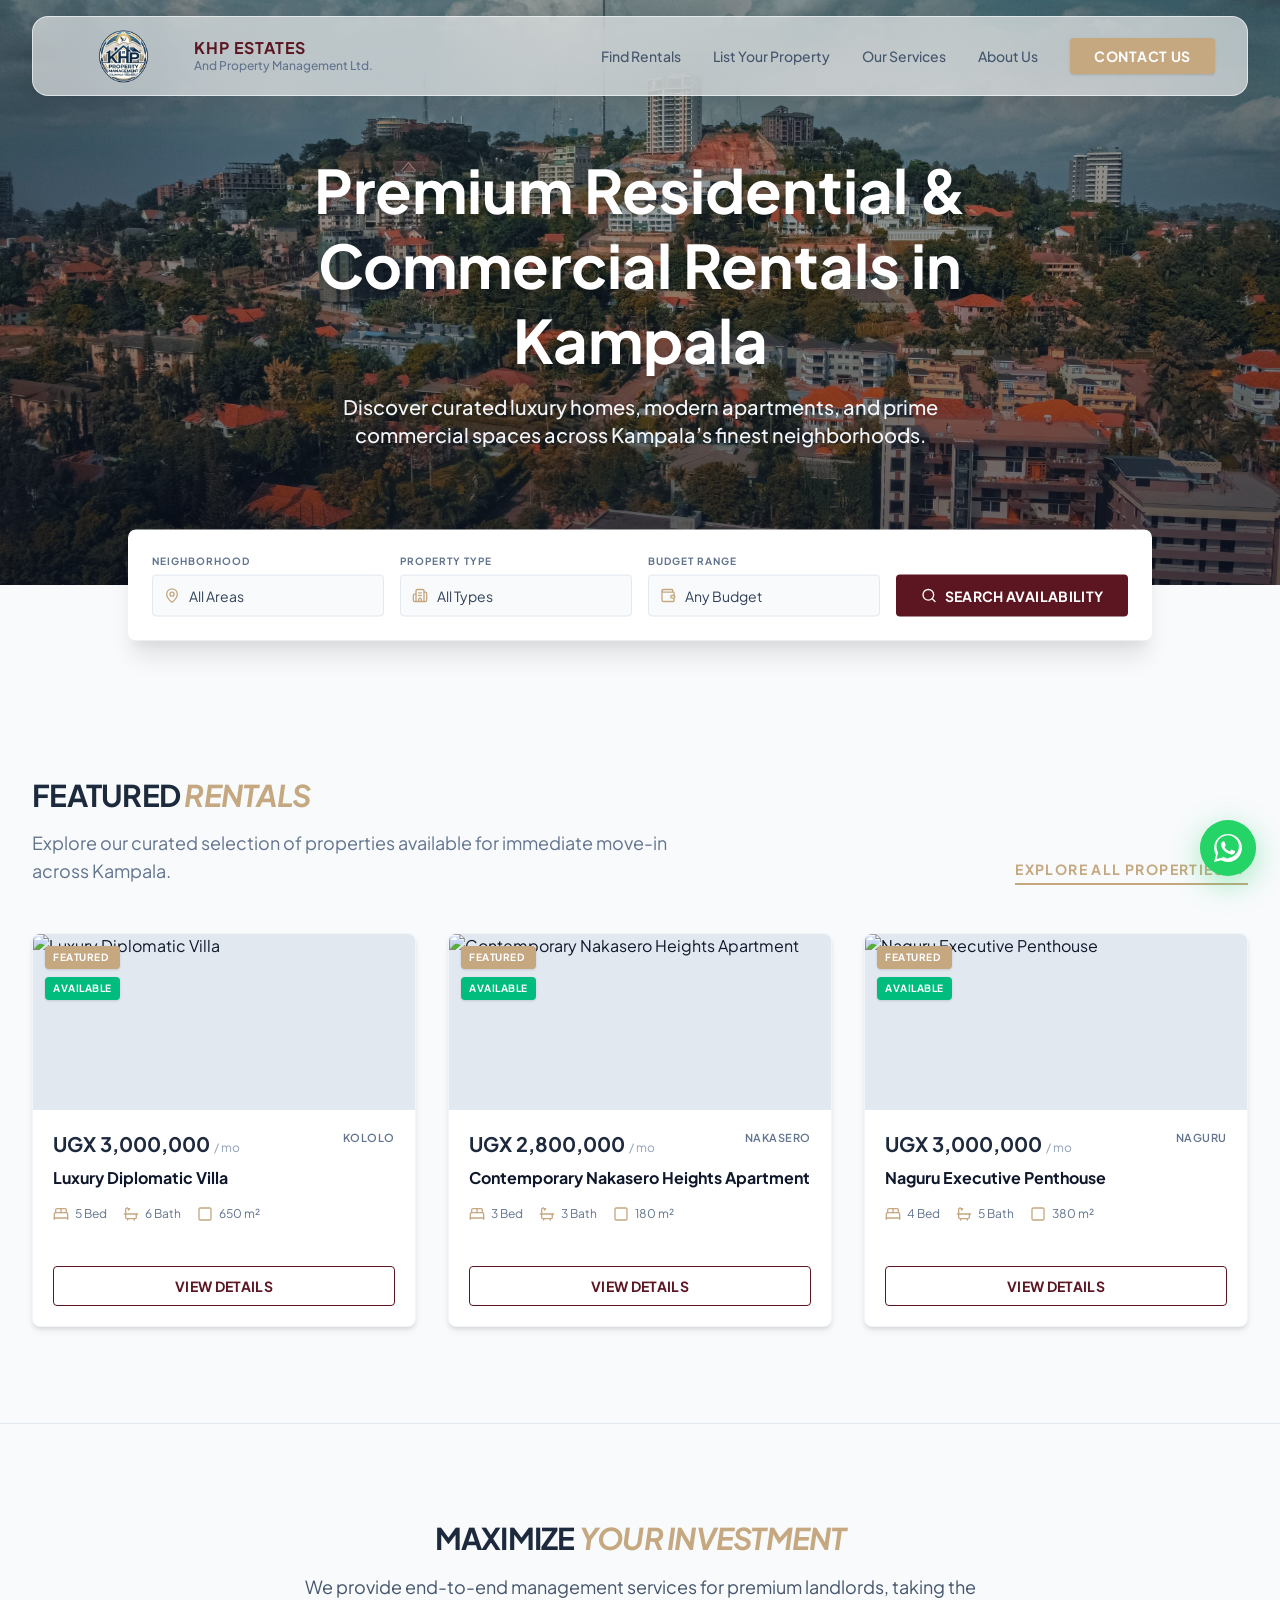
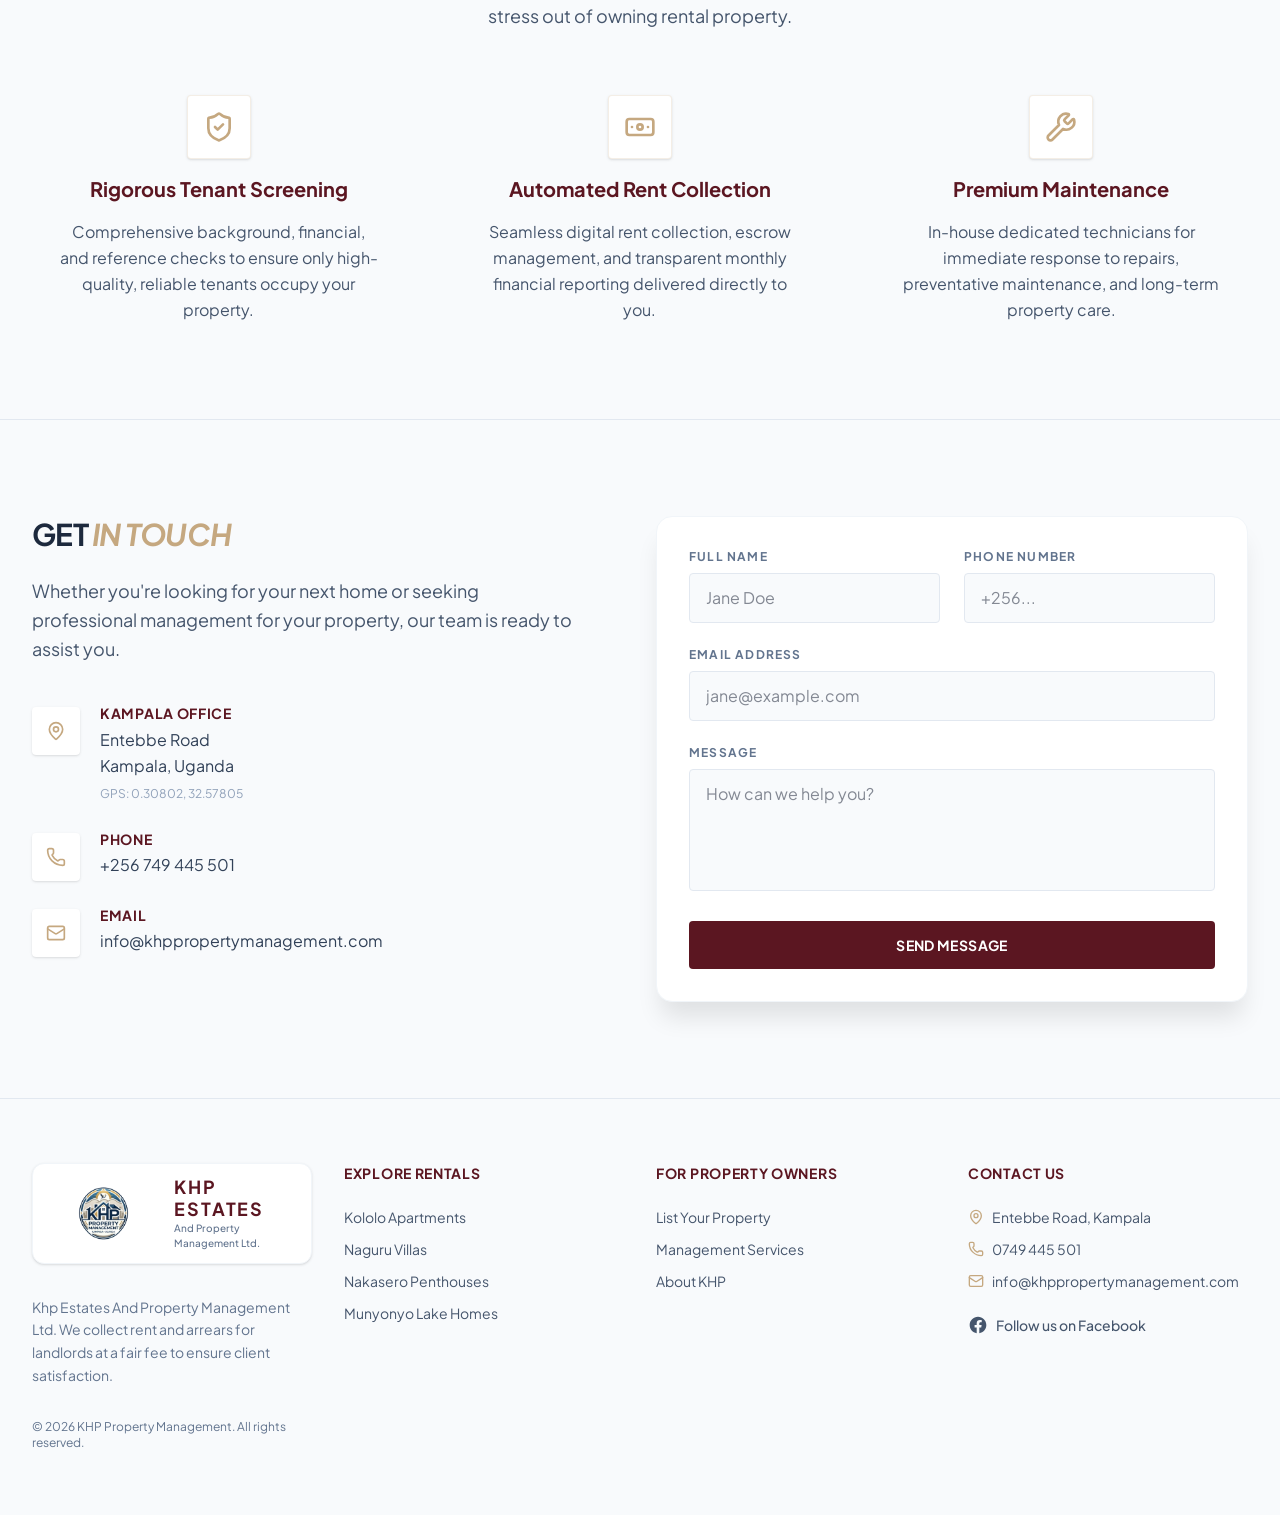
==== commit 30e24e87: "Update phone number to +256749445501 in build" ====
--- a/index.html
+++ b/index.html
@@ -31,7 +31,7 @@
       "image": "https://khppropertymanagement.com/logo.png",
       "@id": "",
       "url": "https://khppropertymanagement.com",
-      "telephone": "+256701317009",
+      "telephone": "+256749445501",
       "address": {
         "@type": "PostalAddress",
         "streetAddress": "Entebbe Road",
@@ -61,7 +61,7 @@
       ]
     }
     </script>
-    <script type="module" crossorigin src="./assets/index-oJTNo65N.js"></script>
+    <script type="module" crossorigin src="./assets/index-BleyJT82.js"></script>
     <link rel="stylesheet" crossorigin href="./assets/index-BSobRqR8.css">
   </head>
   <body>
